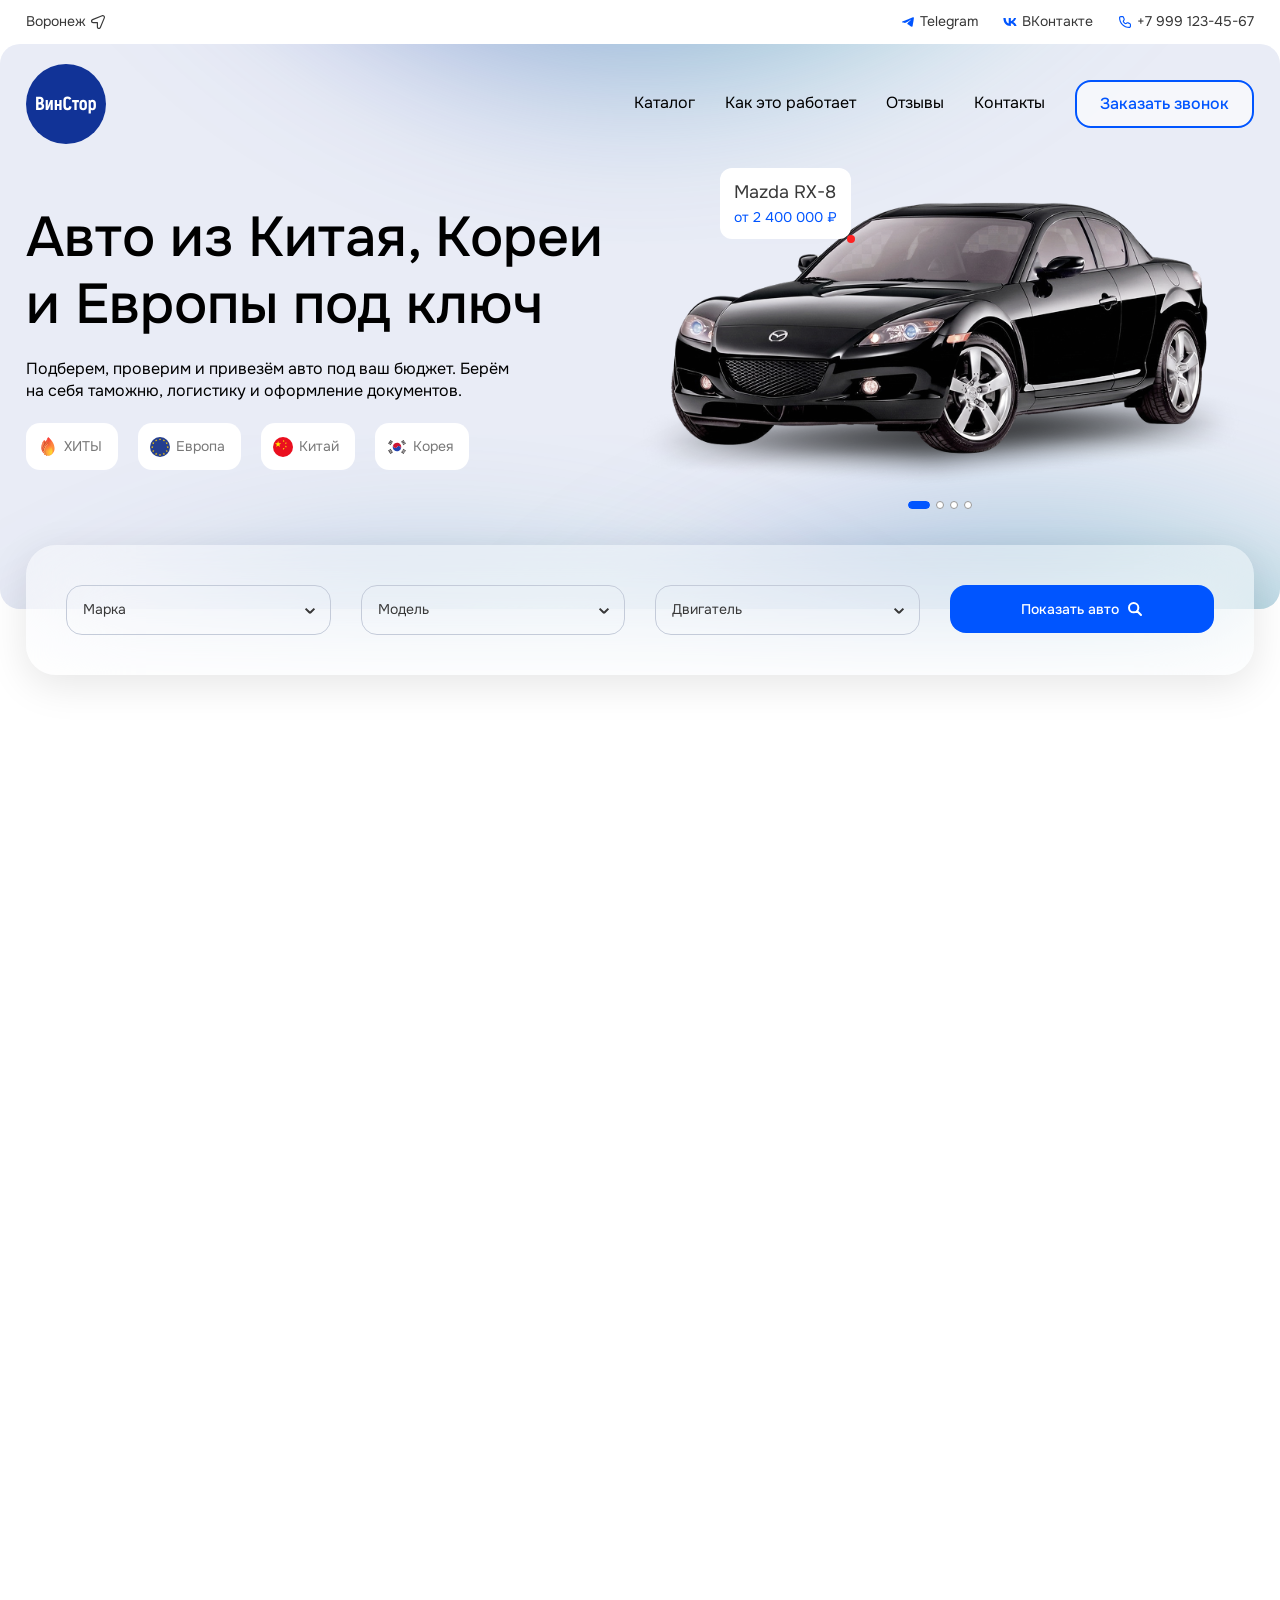
==== VinStor/VinStor_verstca/index.html @ a13626bf "day_5" ====
<!DOCTYPE html>
<html lang="ru">
<head>
  <meta charset="UTF-8">
  <meta name="viewport" content="width=device-width, initial-scale=1.0">
  <title>VinStor</title>
  <link rel="stylesheet" href="css/swiper-bundle.min.css">
  <link rel="stylesheet" href="css/fancybox.css">
  <link rel="stylesheet" href="css/styles.css">
  <!-- <link rel="shortcut icon" href="img/favicon.ico" type="image/x-icon"> -->
</head>
<body>
  <header class="header">
    <div class="header_top_row">
      <div class="container">
        <div class="top_row_left">
          <p class="h_location">Воронеж <span class="location_icon"></span></p>
        </div>
        <div class="top_row_right">
          <a href="#" class="h_social_link"><svg width="16" height="16" viewBox="0 0 16 16" fill="none" xmlns="http://www.w3.org/2000/svg"><path d="M2.89469 7.34283C6.0726 6.00611 8.1915 5.12524 9.2518 4.6994C12.2794 3.48394 12.9084 3.27266 13.3184 3.26567C13.4087 3.26444 13.6101 3.28581 13.7408 3.38817C13.8511 3.47449 13.8814 3.59122 13.8958 3.67302C13.9103 3.75523 13.9286 3.94143 13.9141 4.08735C13.7502 5.75126 13.0404 9.78895 12.6793 11.6526C12.5264 12.4414 12.2253 12.7057 11.9341 12.7316C11.3013 12.7879 10.8205 12.3276 10.2074 11.9395C9.24797 11.3328 8.7059 10.9547 7.77462 10.3624C6.69814 9.67756 7.39607 9.30146 8.00925 8.68653C8.16979 8.52541 10.9589 6.0764 11.013 5.85444C11.0198 5.82648 11.0262 5.7229 10.9623 5.66823C10.8985 5.61356 10.8044 5.63247 10.7367 5.64727C10.6404 5.66823 9.10788 6.64611 6.13862 8.58089C5.70342 8.86945 5.30911 9.00961 4.9561 9.00263C4.5669 8.9944 3.8183 8.79012 3.26175 8.61542C2.57915 8.40127 2.03666 8.28782 2.08393 7.92405C2.10819 7.73455 2.37859 7.54095 2.89469 7.34283Z" fill-rule="evenodd" clip-rule="evenodd" fill="#0055FF"/></svg>Telegram</a>
          <a href="#" class="h_social_link"><svg width="16" height="16" viewBox="0 0 16 16" fill="none" xmlns="http://www.w3.org/2000/svg"><path d="M8.59109 11.9687C4.0712 11.9687 1.49316 8.98921 1.38574 4.03125H3.64982C3.72419 7.67026 5.39329 9.21168 6.71538 9.5295V4.03125H8.84733V7.1697C10.1529 7.03463 11.5244 5.60445 11.9871 4.03125H14.119C13.7637 5.96994 12.2764 7.40012 11.2187 7.98808C12.2764 8.46481 13.9704 9.71224 14.6149 11.9687H12.2681C11.7641 10.4591 10.5082 9.29113 8.84733 9.13223V11.9687H8.59109Z" fill="#0055FF"/></svg>ВКонтакте</a>
          <a href="tel:+79991234567" class="h_tel_link"><svg width="16" height="16" viewBox="0 0 16 16" fill="none" xmlns="http://www.w3.org/2000/svg"><path d="M2.00586 3.72587C2.00586 2.77585 2.776 2.00587 3.72587 2.00586H5.38091C6.11008 2.00592 6.76591 2.44983 7.03672 3.12685L7.67124 4.7124C7.9147 5.32106 7.80396 6.01419 7.38495 6.51701L7.04351 6.92643C6.83785 7.17357 6.85461 7.53747 7.08279 7.76566L8.23551 8.91913C8.46322 9.14685 8.82703 9.16328 9.07474 8.9569L9.48416 8.61547C9.98741 8.19608 10.68 8.08684 11.288 8.32993L12.8743 8.96446L12.9982 9.0196C13.605 9.31743 13.9953 9.93655 13.9953 10.6203V12.2753L13.9862 12.4513C13.8981 13.3184 13.1658 13.9952 12.2753 13.9953C6.60382 13.9953 2.0059 9.39746 2.00586 3.72587ZM3.16613 3.72587C3.16617 8.75668 7.24465 12.835 12.2753 12.835C12.5842 12.835 12.835 12.5845 12.835 12.2753V10.6203C12.835 10.3655 12.6801 10.1363 12.4438 10.0416L10.8574 9.40711C10.6449 9.3221 10.4031 9.36059 10.2275 9.50682L9.81804 9.84825C9.15391 10.4017 8.19594 10.3955 7.54131 9.85505L7.41441 9.73948L6.26169 8.58601C5.61001 7.9342 5.56137 6.89211 6.15216 6.18313L6.4936 5.77371C6.62197 5.61961 6.66785 5.41523 6.6205 5.22455L6.59406 5.14372L5.95954 3.55817C5.86493 3.32165 5.63562 3.16619 5.38091 3.16613H3.72587C3.41666 3.16613 3.16613 3.41678 3.16613 3.72587Z" fill="#0055FF"/></svg>+7 999 123-45-67</a>
        </div>
      </div>
    </div>

    <div class="header_bottom_row">
      <div class="h_nav_row">
        <div class="container">
          <a href="/" class="h_logo"><img src="img/logo.svg" alt="logo"></a>
          <div class="h_menu_row">
            <nav class="menu">
              <ul class="menu">
                <li><a href="#">Каталог</a></li>
                <li><a href="#">Как это работает</a></li>
                <li><a href="#">Отзывы</a></li>
                <li><a href="#">Контакты</a></li>
              </ul>
            </nav>
            <a href="#" class="main_btn">Заказать звонок</a>
          </div>
        </div>
      </div>
      <div class="main_bunner">
        <div class="container">
          <div class="main_bunner_cont">
            <p class="main_bunner_title">Авто из Китая, Кореи и Европы под ключ</p>
            <p class="main_bunner_desc">Подберем, проверим и привезём авто под ваш бюджет. Берём на себя таможню, логистику и оформление документов.</p>
            <div class="main_bunner_cats">
              <a class="bunner_cat xit" href="#">ХИТЫ</a>
              <a class="bunner_cat eu" href="#">Европа</a>
              <a class="bunner_cat ch" href="#">Китай</a>
              <a class="bunner_cat kr" href="#">Корея</a>
            </div>
          </div>
          <div class="bunner_slider swiper">
            <div class="swiper-wrapper">
              <div class="bunner_slider_slide swiper-slide">
                <a href="#">
                  <div class="bunner_info">
                    <p class="bunner_info_name">Mazda RX-8</p>
                    <p class="bunner_info_price">от 2 400 000 ₽</p>
                  </div>
                  <img src="img/bun_slider/img_bg_car.png" alt="">
                </a>
              </div>
              <div class="bunner_slider_slide swiper-slide">
                <a href="#">
                  <div class="bunner_info">
                    <p class="bunner_info_name">Mazda RX-8</p>
                    <p class="bunner_info_price">от 2 400 000 ₽</p>
                  </div>
                  <img src="img/bun_slider/img_bg_car.png" alt="">
                </a>
              </div>
              <div class="bunner_slider_slide swiper-slide">
                <a href="#">
                  <div class="bunner_info">
                    <p class="bunner_info_name">Mazda RX-8</p>
                    <p class="bunner_info_price">от 2 400 000 ₽</p>
                  </div>
                  <img src="img/bun_slider/img_bg_car.png" alt="">
                </a>
              </div>
              <div class="bunner_slider_slide swiper-slide">
                <a href="#">
                  <div class="bunner_info">
                    <p class="bunner_info_name">Mazda RX-8</p>
                    <p class="bunner_info_price">от 2 400 000 ₽</p>
                  </div>
                  <img src="img/bun_slider/img_bg_car.png" alt="">
                </a>
              </div>
            </div>
            <div class="bunner_pagination"></div>
          </div>
        </div>
      </div>
    </div>
  </header>

  <div class="filter_on_main">
    <div class="container">
      <form class="filetr_on_main">
        <div class="multi_select_elem">
          <div class="multi_select_input">Марка</div>
          <div class="multi_select_list_wrap">
            <ul class="multi_select_list">
              <li class="multi_select_option active">Mercedes-Benz</li>
              <li class="multi_select_option">BMW</li>
              <li class="multi_select_option">Audi</li>
              <li class="multi_select_option">Porsche</li>
              <li class="multi_select_option">Dongfeng</li>
            </ul>
          </div>
        </div>
        <div class="multi_select_elem">
          <div class="multi_select_input">Модель</div>
          <div class="multi_select_list_wrap">
            <ul class="multi_select_list">
              <li class="multi_select_option active">C-Class</li>
              <li class="multi_select_option">E-Class</li>
              <li class="multi_select_option">GLA-Class</li>
              <li class="multi_select_option">GLE-Class</li>
              <li class="multi_select_option">S-Class</li>
            </ul>
          </div>
        </div>
        <div class="multi_select_elem">
          <div class="multi_select_input">Двигатель</div>
          <div class="multi_select_list_wrap">
            <ul class="multi_select_list">
              <li class="multi_select_option active">Бензин</li>
              <li class="multi_select_option">Дизель</li>
              <li class="multi_select_option">Электро</li>
              <li class="multi_select_option">Гибрид</li>
            </ul>
          </div>
        </div>
        <button class="select_button">Показать авто<span class="select_button_icon"></span></button>
      </form>
    </div>
  </div>

  <footer class="footer">
    
  </footer>

  <script src="js/swiper-bundle.min.js"></script>
  <script src="js/fancybox.umd.js"></script>
  <script src="js/main.js"></script>
</body>
</html>
---- VinStor/VinStor_verstca/css/styles.css ----
*{padding: 0;margin: 0;border: 0;}
*{-webkit-tap-highlight-color: transparent;}
*,*:before,*:after{-moz-box-sizing: border-box;-webkit-box-sizing: border-box;box-sizing: border-box;}
:focus,:active{outline: none;}
a:focus,a:active{outline: none;}
nav,footer,header,aside{display: block;}
html,body{height:100%;width:100%;font-size:100%;line-height:1;-ms-text-size-adjust:100%;-moz-text-size-adjust:100%;-webkit-text-size-adjust:100%;}
input,button,textarea{font-family:inherit;}
input::-ms-clear{display: none;}
button{cursor: pointer;}
button::-moz-focus-inner{padding:0;border:0;}
a,a:visited{text-decoration: none;}
a:hover{text-decoration: none;}
ul li{list-style: none;}
img{vertical-align: top;}
h1,h2,h3,h4,h5,h6{font-size:inherit;font-weight: inherit;}
a{color:inherit;}
/* ===================================== fonts ========================================================= */
@font-face {
  font-family: 'Onest';
  font-weight: 500;
  font-style: normal;
  src: local('AlumniSans'),
    url('../fonts/Onest-Medium.woff') format('woff'),
    url('../fonts/Onest-Medium.woff2') format('woff2');
  font-display: swap;
}
@font-face {
  font-family: 'Onest';
  font-weight: 400;
  font-style: normal;
  src: local('AlumniSans'),
    url('../fonts/Onest-Regular.woff') format('woff'),
    url('../fonts/Onest-Regular.woff2') format('woff2');
  font-display: swap;
}
/* ======================================================================================================== */
:root {
  --container_padding: 26px;
  --text_size_medium: 18px;
  --text_size_small: 14px;
  --text_color_main: #383838;

  --footer_padding_top: 60px;
  --text_size_large: 24px;
  --title_size_h1: 64px;
  --title_size_h2: 48px;
  --title_size_h3: 32px;
  --title_color_main: #040303;
  --akcent_color: #0055FF;
  --transition_02s: .2s ease-in-out;
  --transition_03s: .3s ease-in-out;
}
/* ============================================= other ===================================================== */
body {font-family: 'Onest';line-height: 1.4;}
.container {
  max-width: calc(1410px + var(--container_padding) * 2);
  padding: 0 var(--container_padding);
  margin: 0 auto;
}
.main_btn {
  border: 2px solid var(--akcent_color);
  display: block;
  width: fit-content;
  padding: 14px 23px;
  font-size: 16px;
  border-radius: 16px;
  line-height: 1;
  background-color: #ffffff99;
  color: var(--akcent_color);
  font-weight: 500;
}
/* ============================================= header ==================================================== */
.header_top_row .container {padding-top: 12px;padding-bottom: 12px;display: flex;justify-content: space-between;}
.top_row_right {display: flex;gap: 24px;align-items: center;}
.header_bottom_row {
  max-width: 1840px;
  margin: 0 auto;
  border-radius: 20px;
  background: url('../img/bg.svg') center top / cover no-repeat;
}
.h_nav_row .container {
  display: flex;
  justify-content: space-between;
  align-items: center;
  padding-top: 20px;
  padding-bottom: 24px;
}
.h_location,.h_social_link,.h_tel_link {position: relative;font-size: var(--text_size_small);color: var(--text_color_main);}
.h_location {padding-right: 20px;}
.h_social_link,.h_tel_link {padding-left: 20px;}
.h_location::before {
  content: '';
  position: absolute;
  top: 50%;
  right: 0;
  background: url('data:image/svg+xml,<svg width="16" height="16" viewBox="0 0 16 16" fill="none" xmlns="http://www.w3.org/2000/svg"><path d="M14.3342 1.66334C13.6989 1.02734 12.7807 0.829538 11.9214 1.15337L2.3576 5.11755C1.2282 5.54291 0.879344 6.59727 1.0351 7.45265C1.19145 8.3092 1.88916 9.17276 3.09673 9.17276H6.81805V12.9035C6.81805 14.1108 7.68144 14.8092 8.53724 14.9644C8.665 14.9877 8.79684 15 8.93043 15C9.69406 15 10.5102 14.6067 10.8666 13.6609L14.8511 4.05853C15.1684 3.21715 14.9706 2.29875 14.3342 1.66334ZM13.766 3.62909L9.78157 13.2315C9.57972 13.7654 9.11361 13.8838 8.74667 13.8173C8.37798 13.7502 7.9842 13.4748 7.9842 12.9041V8.58986C7.9842 8.26719 7.72344 8.00638 7.40083 8.00638H3.09673C2.52561 8.00638 2.25026 7.61253 2.18318 7.24376C2.11667 6.87559 2.2351 6.40997 2.78696 6.20225L12.3507 2.23807C12.4826 2.18847 12.6162 2.16396 12.7474 2.16396C13.028 2.16396 13.297 2.27541 13.5099 2.48838C13.822 2.80054 13.9147 3.23407 13.766 3.62909Z" fill="%23383838"/></svg>') center/contain no-repeat;
  width: 16px;
  height: 16px;
  transform: translateY(-50%);
}
.h_social_link svg,.h_tel_link svg {
  position: absolute;
  top: 50%;
  left: 0;
  transform: translateY(-50%);
  width: 16px;
  height: 16px;
}
.h_logo {max-height: 80px;}
/* ============================================= menu ==================================================== */
.h_menu_row {display: flex;align-items: center;gap: 30px;}
.h_menu_row nav ul {display: flex;gap: 30px;}
/* ============================================= bunner ==================================================== */
.main_bunner .container {padding-bottom: 100px;display: flex;justify-content: space-between;gap: 15px;}
.main_bunner_cont {flex: 1 1 0; display: flex;flex-direction: column;gap: 20px;max-width: 585px;padding-top: 36px;}
.main_bunner_title {font-weight: 500;font-size: 56px;line-height: 1.2;}
.main_bunner_desc {font-size: 16px;max-width: 500px;}
.main_bunner_cats {display: flex; gap: 20px; align-items: center;}
.bunner_cat {
  padding: 14px 16px 14px 38px;
  background-color: #fff;
  border-radius: 14px;
  position: relative;
  color: #787878;
  font-size: var(--text_size_small);
}
.bunner_cat::before {
  content: '';
  position: absolute;
  top: 50%;
  left: 12px;
  width: 20px;
  height: 20px;
  background-position: center;
  background-size: contain;
  background-repeat: no-repeat;
  transform: translateY(-50%);
}
.bunner_cat.xit::before {background-image: url('../img/icon_tags.svg');}
.bunner_cat.eu::before {background-image: url('../img/icon_tags-1.svg');}
.bunner_cat.ch::before {background-image: url('../img/icon_tags-2.svg');}
.bunner_cat.kr::before {background-image: url('../img/icon_tags-3.svg');}
/* ============================================= bunner-slider ==================================================== */
.bunner_slider {flex: 1 1 0;padding-bottom: 16px;max-height: 436px;}
.bunner_slider_slide a {width: 100%;height: 100%;display: flex;justify-content: center;position: relative;}
.bunner_slider_slide a img {object-fit: contain;width: 100%;height: 100%;}
.bunner_info_name {font-size: var(--text_size_medium);margin-bottom: 3px;color: var(--text_color_main);}
.bunner_info_price {font-size: var(--text_size_small);color: var(--akcent_color);}
.bunner_info {
  position: absolute;
  top: 0;
  left: 15%;
  padding: 12px 14px;
  border-radius: 12px;
  background-color: #fff;
}
.bunner_info::before {
  content: '';
  position: absolute;
  bottom: 0;
  right: 0;
  width: 8px;
  height: 8px;
  border-radius: 50%;
  background-color: #FF2121;
  transform: translate(50%,50%);
}
.bunner_slider > .bunner_pagination {
  position: absolute;
  left: 50%;
  transform: translateX(-50%);
  width: fit-content;
  height: fit-content;
  display: flex;
  justify-content: center;
  z-index: 3;
  bottom: 0;
}
.bunner_slider .swiper-pagination-bullet {
  position: relative;
  --swiper-pagination-bullet-horizontal-gap: 3px;
  opacity: 1;
  border: 1px solid #979797;
  background-color: #fff;
  transition: var(--transition_03s);
  overflow: hidden;
}
.bunner_slider .swiper-pagination-bullet-active {
  --swiper-pagination-bullet-border-radius: 50px;
  border-color: #fff;
  border-width: 0;
  width: 22px;
}
.bunner_slider .swiper-pagination-bullet-active::before {
  content: '';
  position: absolute;
  top: 0;
  left: 0;
  right: 0;
  bottom: 0;
  background-color: var(--akcent_color);
  border-radius: 50px;
  transform: translateX(0);
  animation: bullet_animation 3s linear;
}
@keyframes bullet_animation {
  from {transform: translateX(-70%);}
  to {transform: translateX(0);}
}
/* =============================================== main-filter ====================================================== */
.multi_select_elem {position: relative;}
.multi_select_input {
  border: 1px solid #C4CBD9;
  color: var(--text_color_main);
  padding: 14px 36px 14px 16px;
  border-radius: 16px;
  width: 100%;
  cursor: pointer;
  font-size: var(--text_size_small);
  position: relative;
}
.multi_select_input::placeholder {
  color: var(--text_color_main);
}
.multi_select_input::before {
  content: '';
  position: absolute;
  width: 16px;
  height: 16px;
  top: 50%;
  right: 12px;
  cursor: pointer;
  transform: translateY(-50%);
  background: url('../img/chevron_select.svg') center / contain no-repeat;
}
.filetr_on_main {
  border-radius: 30px;
  background-color: #ffffff66;
  padding: 40px;
  margin-top: -64px;
  box-shadow: 0px 10px 40px rgba(0, 0, 0, 0.1);
  backdrop-filter: blur(50px);
  display: grid;
  grid-template-columns: repeat(4,1fr);
  gap: 30px;
}
.select_button {
  display: flex;
  align-items: center;
  justify-content: center;
  font-weight: 500;
  font-size: var(--text_size_small);
  line-height: 1;
  gap: 8px;
  border-radius: 16px;
  background-color: var(--akcent_color);
  color: #fff;
  height: fit-content;
  padding: 16px;
}
.select_button_icon {
  background: url('../img/glass.svg') center / contain no-repeat;
  width: 16px;
  height: 16px;
  display: inline-block;
}
.multi_select_list_wrap {
  border-radius: 16px;
  height: 205px;
  padding: 8px;
  box-shadow: 2px 4px 20px rgba(0, 0, 0, 0.13);
  position: absolute;
  left: 0;
  right: 0;
  top: calc(100% + 4px);
  background-color: #fff;
  opacity: 0;
  visibility: hidden;
  transition: all var(--transition_02s);
}
.multi_select_input.active + .multi_select_list_wrap {
  visibility: visible;
  opacity: 1;
}
.multi_select_list {
  height: 100%;
  overflow-y: auto;
  padding-right: 8px;
}
.multi_select_option {
  position: relative;
  cursor: pointer;
  background-color: #fff;
  border-radius: 10px;
  margin-bottom: 4px;
  transition: all .1s ease-in-out;
  font-size: var(--text_size_small);
  padding: 10px 12px;
}
.multi_select_option:hover {background-color: #F8F8F8;}
.multi_select_option:last-child {margin-bottom: 0;}
.multi_select_option::after,
.multi_select_option::before {content: '';position: absolute;top: 50%;transform: translateY(-50%);}
.multi_select_option::after {
  right: 15px;
  width: 10px;
  height: 10px;
  background: url('../img/ok_multi_select_option.svg') center / contain no-repeat;
  transform: translateY(-50%) scale(0);
  transition: transform var(--transition_02s);
}
.multi_select_option.active::after {transform: translateY(-50%) scale(1);}
.multi_select_option::before {
  right: 12px;
  width: 16px;
  height: 16px;
  border-radius: 6px;
  border: 1px solid #E1E9F0;
  background-color: #F5F5F5;
  transition: background-color var(--transition_02s);
}
.multi_select_option:hover::before {background-color: #fff;}
.multi_select_option.active::before {background-color: #fff;}
/* Firefox */
@supports (-moz-appearance: none) {
  .multi_select_list {scrollbar-width: thin;scrollbar-color: #D9D9D9 #F8F8F8;}
}
/* Chrome, Edge, Safari */
@supports not (-moz-appearance: none) {
  .multi_select_list::-webkit-scrollbar {width: 4px;}
  .multi_select_list::-webkit-scrollbar-thumb {background-color: #D9D9D9;border-radius: 4px;}
  .multi_select_list::-webkit-scrollbar-track {background: #F8F8F8;border-radius: 10px;}
}
/* ================================================== footer ====================================================== */
footer {height: 1000px;}
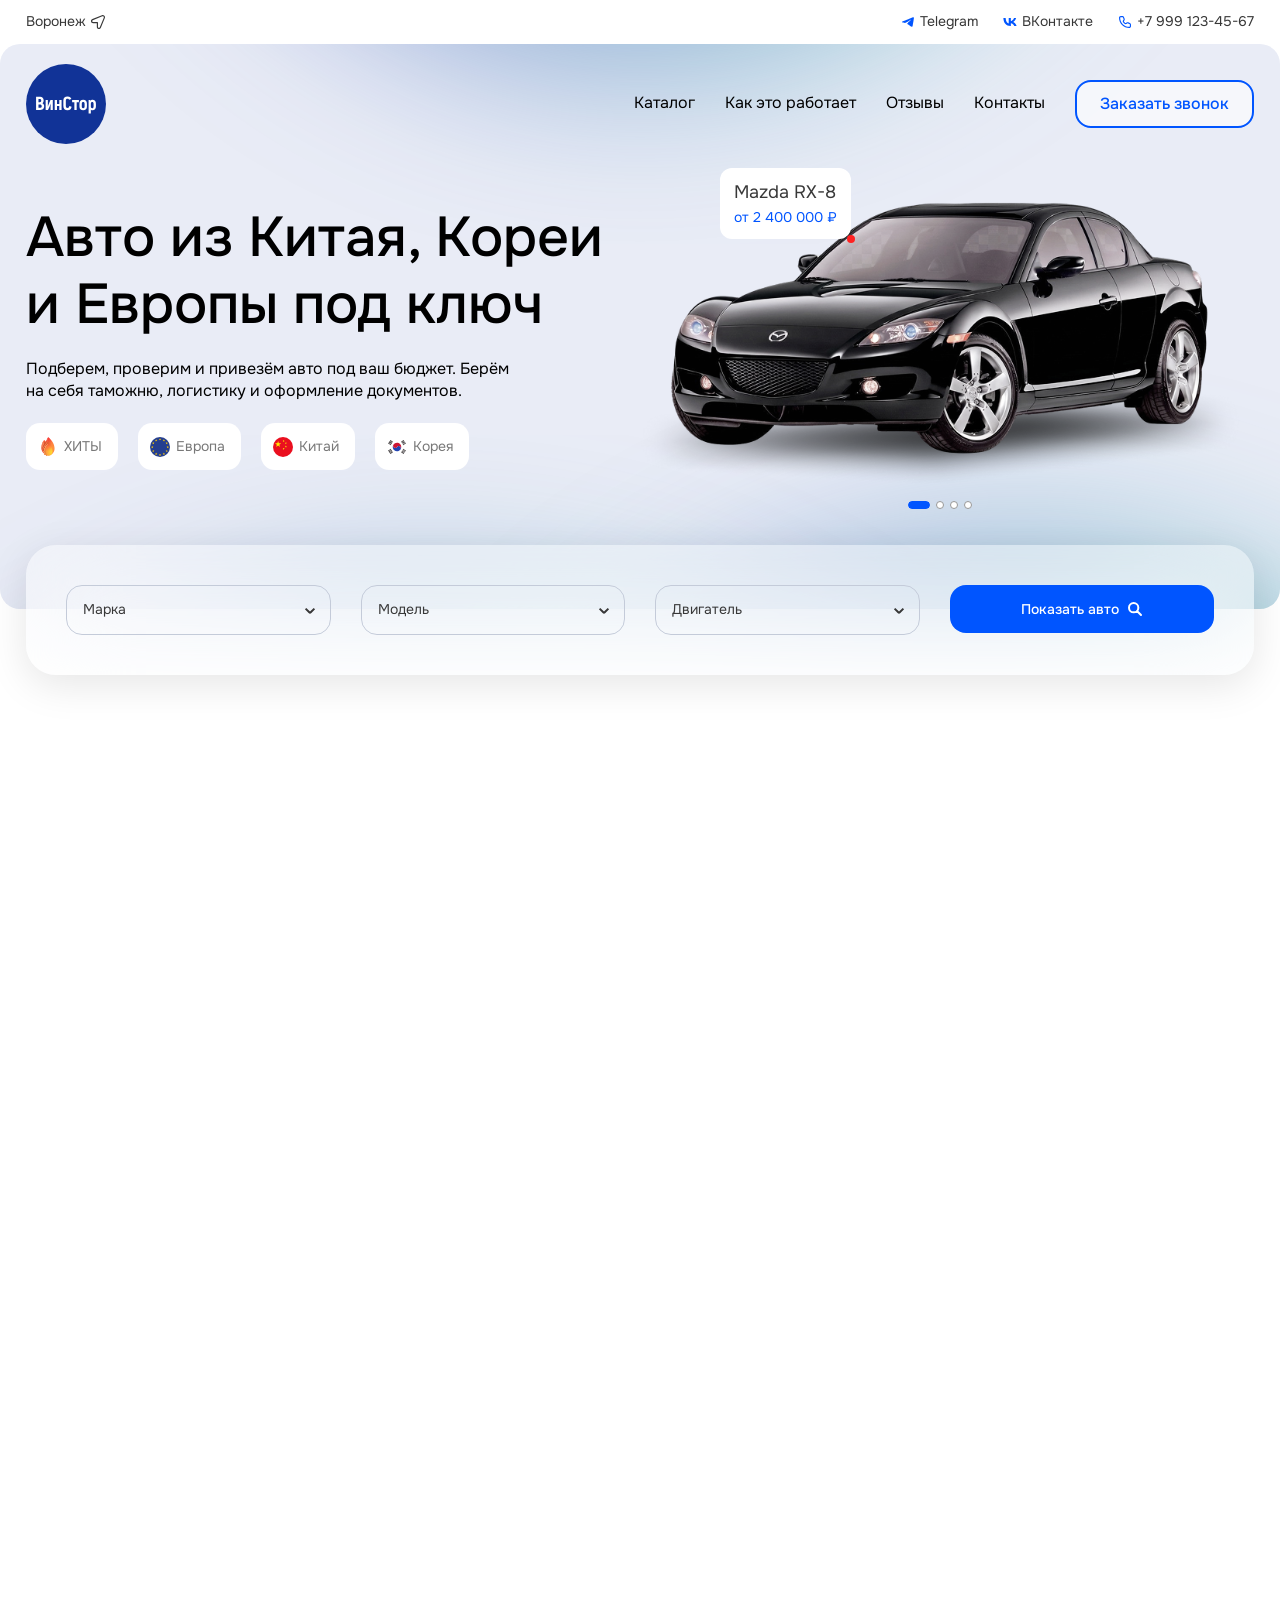
==== commit 13ffd8ca: "day_5" ====
--- a/VinStor/VinStor_verstca/index.html
+++ b/VinStor/VinStor_verstca/index.html
@@ -106,35 +106,38 @@
           <div class="multi_select_input">Марка</div>
           <div class="multi_select_list_wrap">
             <ul class="multi_select_list">
-              <li class="multi_select_option active">Mercedes-Benz</li>
-              <li class="multi_select_option">BMW</li>
-              <li class="multi_select_option">Audi</li>
-              <li class="multi_select_option">Porsche</li>
-              <li class="multi_select_option">Dongfeng</li>
+              <li class="multi_select_option" data-value="Mercedes-Benz">Mercedes-Benz</li>
+              <li class="multi_select_option" data-value="BMW">BMW</li>
+              <li class="multi_select_option" data-value="Audi">Audi</li>
+              <li class="multi_select_option" data-value="Porsche">Porsche</li>
+              <li class="multi_select_option" data-value="Dongfeng">Dongfeng</li>
             </ul>
+            <input type="hidden" name="marka">
           </div>
         </div>
         <div class="multi_select_elem">
           <div class="multi_select_input">Модель</div>
           <div class="multi_select_list_wrap">
             <ul class="multi_select_list">
-              <li class="multi_select_option active">C-Class</li>
-              <li class="multi_select_option">E-Class</li>
-              <li class="multi_select_option">GLA-Class</li>
-              <li class="multi_select_option">GLE-Class</li>
-              <li class="multi_select_option">S-Class</li>
+              <li class="multi_select_option" data-value="C-Class">C-Class</li>
+              <li class="multi_select_option" data-value="E-Class">E-Class</li>
+              <li class="multi_select_option" data-value="GLA-Class">GLA-Class</li>
+              <li class="multi_select_option" data-value="GLE-Class">GLE-Class</li>
+              <li class="multi_select_option" data-value="S-Class">S-Class</li>
             </ul>
+            <input type="hidden" name="model">
           </div>
         </div>
         <div class="multi_select_elem">
           <div class="multi_select_input">Двигатель</div>
           <div class="multi_select_list_wrap">
             <ul class="multi_select_list">
-              <li class="multi_select_option active">Бензин</li>
-              <li class="multi_select_option">Дизель</li>
-              <li class="multi_select_option">Электро</li>
-              <li class="multi_select_option">Гибрид</li>
+              <li class="multi_select_option" data-value="Бензин">Бензин</li>
+              <li class="multi_select_option" data-value="Дизель">Дизель</li>
+              <li class="multi_select_option" data-value="Электро">Электро</li>
+              <li class="multi_select_option" data-value="Гибрид">Гибрид</li>
             </ul>
+            <input type="hidden" name="engine">
           </div>
         </div>
         <button class="select_button">Показать авто<span class="select_button_icon"></span></button>
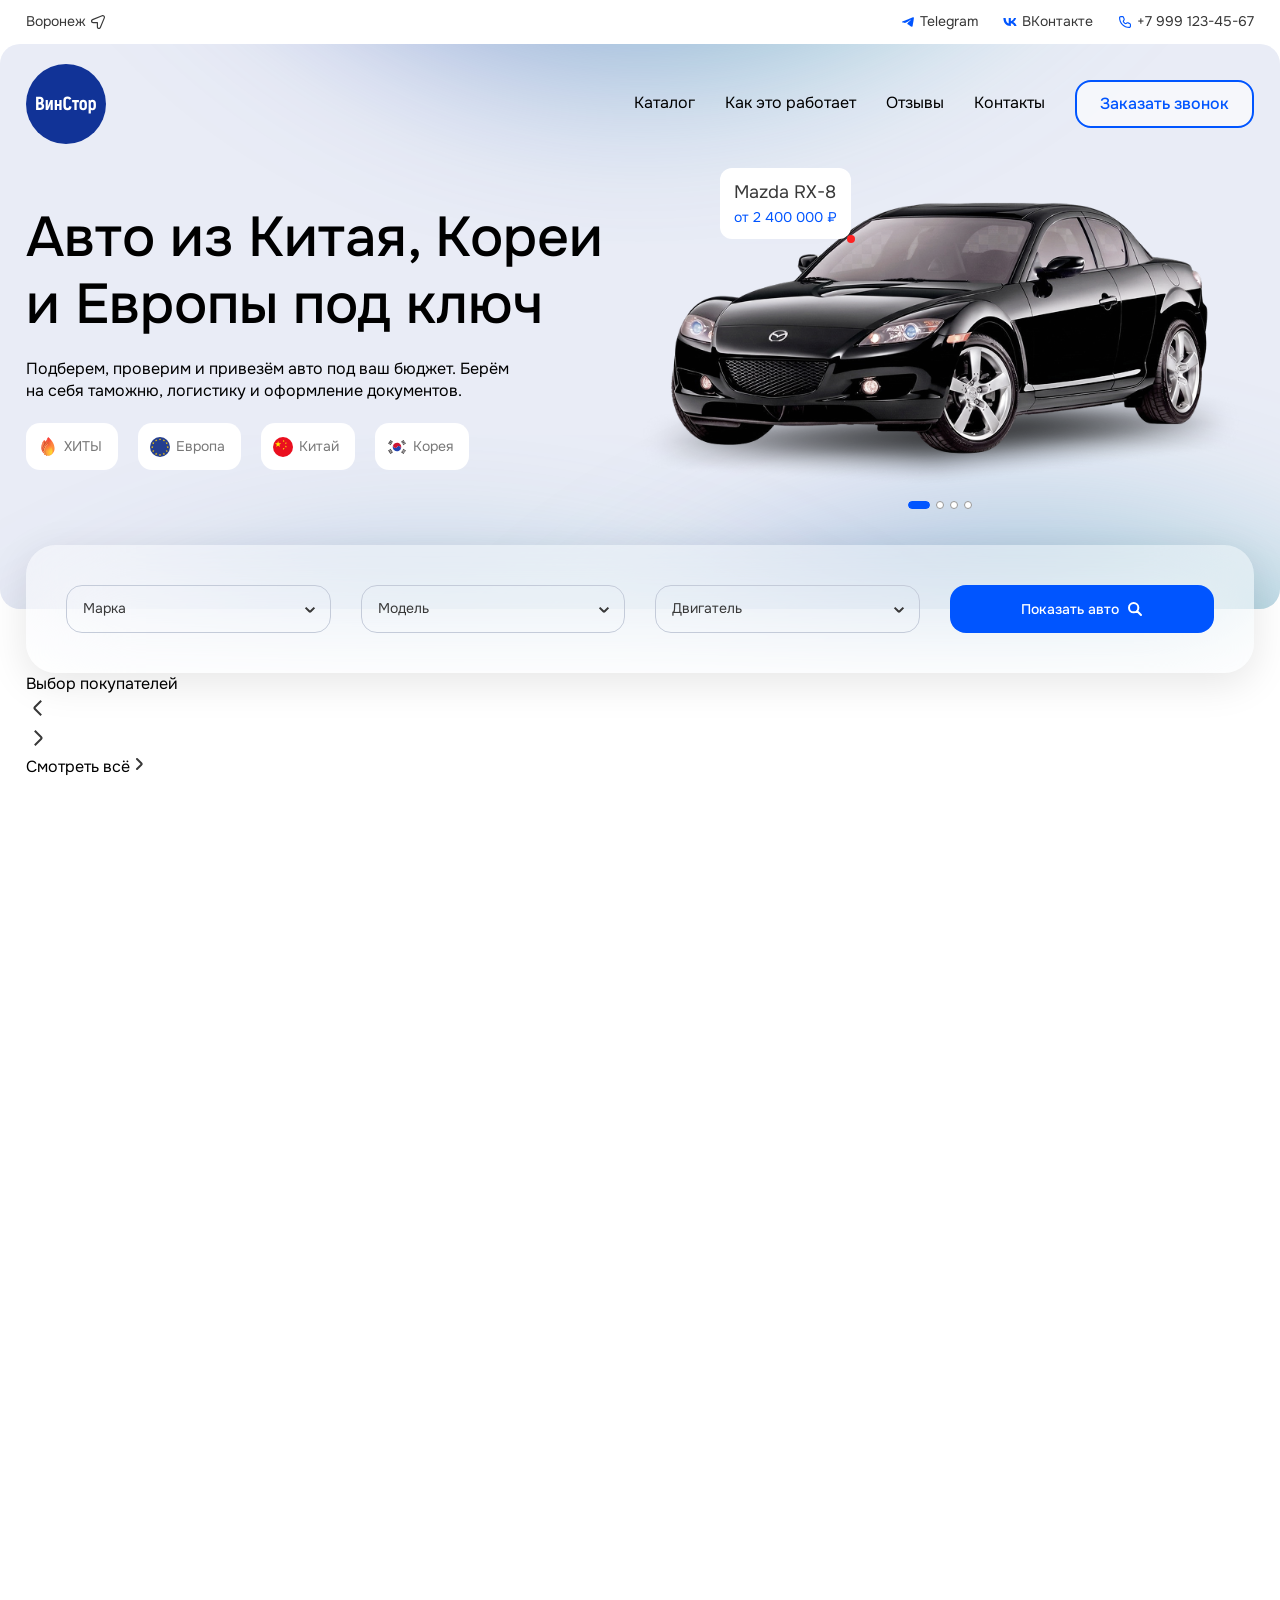
==== commit 0f1b6421: "day_6" ====
--- a/VinStor/VinStor_verstca/index.html
+++ b/VinStor/VinStor_verstca/index.html
@@ -99,9 +99,9 @@
     </div>
   </header>
 
-  <div class="filter_on_main">
+  <div class="section_filter_on_main">
     <div class="container">
-      <form class="filetr_on_main">
+      <form class="filter_on_form">
         <div class="multi_select_elem">
           <div class="multi_select_input">Марка</div>
           <div class="multi_select_list_wrap">
@@ -145,6 +145,22 @@
     </div>
   </div>
 
+  <div class="section_carusel">
+    <div class="container">
+      <div class="carusel_top_row">
+        <p class="carusel_title">Выбор покупателей</p>
+        <div class="carusel_nav_box">
+          <div class="carusel_btn_left"><svg width="24" height="24" viewBox="0 0 24 24" fill="none" xmlns="http://www.w3.org/2000/svg"><path d="M15.1992 4.80078L8.70633 11.2937C8.3158 11.6842 8.3158 12.3174 8.70633 12.7079L15.1992 19.2008" stroke-width="2" stroke="#383838"/></svg></div>
+          <div class="carusel_btn_right"><svg width="24" height="24" viewBox="0 0 24 24" fill="none" xmlns="http://www.w3.org/2000/svg"><path d="M8.7998 4.80078L15.2927 11.2937C15.6832 11.6842 15.6832 12.3174 15.2927 12.7079L8.7998 19.2008" stroke-width="2" stroke="#383838"/></svg></div>
+        </div>
+        <a class="carusel_btn_more" href="#">Смотреть всё<svg width="16" height="16" viewBox="0 0 16 16" fill="none" xmlns="http://www.w3.org/2000/svg"><path d="M7 3L11.2929 7.29289C11.6834 7.68342 11.6834 8.31658 11.2929 8.70711L7 13" stroke-width="2" stroke-linecap="round" stroke="#383838"/></svg></a>
+      </div>
+      <div class="carusel">
+
+      </div>
+    </div>
+  </div>
+
   <footer class="footer">
     
   </footer>
--- a/VinStor/VinStor_verstca/css/styles.css
+++ b/VinStor/VinStor_verstca/css/styles.css
@@ -16,48 +16,28 @@
 h1,h2,h3,h4,h5,h6{font-size:inherit;font-weight: inherit;}
 a{color:inherit;}
 /* ===================================== fonts ========================================================= */
-@font-face {
-  font-family: 'Onest';
-  font-weight: 500;
-  font-style: normal;
-  src: local('AlumniSans'),
-    url('../fonts/Onest-Medium.woff') format('woff'),
-    url('../fonts/Onest-Medium.woff2') format('woff2');
-  font-display: swap;
-}
-@font-face {
-  font-family: 'Onest';
-  font-weight: 400;
-  font-style: normal;
-  src: local('AlumniSans'),
-    url('../fonts/Onest-Regular.woff') format('woff'),
-    url('../fonts/Onest-Regular.woff2') format('woff2');
-  font-display: swap;
-}
+@font-face {font-family: 'Onest';font-weight: 500;font-style: normal;src: local('AlumniSans'),url('../fonts/Onest-Medium.woff') format('woff'),url('../fonts/Onest-Medium.woff2') format('woff2');font-display: swap;}
+@font-face {font-family: 'Onest';font-weight: 400;font-style: normal;src: local('AlumniSans'),url('../fonts/Onest-Regular.woff') format('woff'),url('../fonts/Onest-Regular.woff2') format('woff2');font-display: swap;}
 /* ======================================================================================================== */
 :root {
   --container_padding: 26px;
   --text_size_medium: 18px;
   --text_size_small: 14px;
   --text_color_main: #383838;
-
-  --footer_padding_top: 60px;
-  --text_size_large: 24px;
-  --title_size_h1: 64px;
-  --title_size_h2: 48px;
-  --title_size_h3: 32px;
   --title_color_main: #040303;
   --akcent_color: #0055FF;
   --transition_02s: .2s ease-in-out;
   --transition_03s: .3s ease-in-out;
+
+  /* --footer_padding_top: 60px;
+  --text_size_large: 24px;
+  --title_size_h1: 64px;
+  --title_size_h2: 48px;
+  --title_size_h3: 32px; */
 }
 /* ============================================= other ===================================================== */
 body {font-family: 'Onest';line-height: 1.4;}
-.container {
-  max-width: calc(1410px + var(--container_padding) * 2);
-  padding: 0 var(--container_padding);
-  margin: 0 auto;
-}
+.container {max-width: calc(1410px + var(--container_padding) * 2);padding: 0 var(--container_padding);margin: 0 auto;}
 .main_btn {
   border: 2px solid var(--akcent_color);
   display: block;
@@ -107,7 +87,8 @@
   width: 16px;
   height: 16px;
 }
-.h_logo {max-height: 80px;}
+.h_logo {height: 80px;max-width: 200px;}
+.h_logo img {height: 100%;width: 100%;object-fit: contain;}
 /* ============================================= menu ==================================================== */
 .h_menu_row {display: flex;align-items: center;gap: 30px;}
 .h_menu_row nav ul {display: flex;gap: 30px;}
@@ -147,14 +128,7 @@
 .bunner_slider_slide a img {object-fit: contain;width: 100%;height: 100%;}
 .bunner_info_name {font-size: var(--text_size_medium);margin-bottom: 3px;color: var(--text_color_main);}
 .bunner_info_price {font-size: var(--text_size_small);color: var(--akcent_color);}
-.bunner_info {
-  position: absolute;
-  top: 0;
-  left: 15%;
-  padding: 12px 14px;
-  border-radius: 12px;
-  background-color: #fff;
-}
+.bunner_info {position: absolute;top: 0;left: 15%;padding: 12px 14px;border-radius: 12px;background-color: #fff;}
 .bunner_info::before {
   content: '';
   position: absolute;
@@ -213,16 +187,14 @@
 .multi_select_input {
   border: 1px solid #C4CBD9;
   color: var(--text_color_main);
-  padding: 14px 36px 14px 16px;
+  padding: 13px 36px 13px 16px;
   border-radius: 16px;
   width: 100%;
   cursor: pointer;
   font-size: var(--text_size_small);
   position: relative;
 }
-.multi_select_input::placeholder {
-  color: var(--text_color_main);
-}
+.multi_select_input::placeholder {color: var(--text_color_main);}
 .multi_select_input::before {
   content: '';
   position: absolute;
@@ -234,7 +206,7 @@
   transform: translateY(-50%);
   background: url('../img/chevron_select.svg') center / contain no-repeat;
 }
-.filetr_on_main {
+.filter_on_form {
   border-radius: 30px;
   background-color: #ffffff66;
   padding: 40px;
@@ -259,12 +231,7 @@
   height: fit-content;
   padding: 16px;
 }
-.select_button_icon {
-  background: url('../img/glass.svg') center / contain no-repeat;
-  width: 16px;
-  height: 16px;
-  display: inline-block;
-}
+.select_button_icon {background: url('../img/glass.svg') center / contain no-repeat;width: 16px;height: 16px;display: inline-block;}
 .multi_select_list_wrap {
   border-radius: 16px;
   height: 205px;
@@ -278,16 +245,10 @@
   opacity: 0;
   visibility: hidden;
   transition: all var(--transition_02s);
-}
-.multi_select_input.active + .multi_select_list_wrap {
-  visibility: visible;
-  opacity: 1;
-}
-.multi_select_list {
-  height: 100%;
-  overflow-y: auto;
-  padding-right: 8px;
-}
+  z-index: 3;
+}
+.multi_select_input.active + .multi_select_list_wrap {visibility: visible;opacity: 1;}
+.multi_select_list {height: 100%;overflow-y: auto;padding-right: 8px;}
 .multi_select_option {
   position: relative;
   cursor: pointer;
@@ -333,4 +294,29 @@
   .multi_select_list::-webkit-scrollbar-track {background: #F8F8F8;border-radius: 10px;}
 }
 /* ================================================== footer ====================================================== */
-footer {height: 1000px;}+footer {height: 1000px;}
+
+@media (max-width: 1100px) {
+  :root {
+    --text_size_medium: 18px;
+    --text_size_small: 14px;
+  }
+  .main_bunner_title {font-size: 40px;}
+  .bunner_info {top: 0;left: 0;}
+  .main_bunner .container {gap: 12px;padding-top: 20px;padding-bottom: 132px;}
+  .main_bunner_cont {padding-top: 0;}
+  .main_bunner_desc {font-size: 15px;}
+  .bunner_slider {max-height: 234px;}
+  .h_nav_row .container {padding-top: 20px;padding-bottom: 20px;}
+  .h_logo {height: 68px;}
+  .filter_on_form {grid-template-columns: repeat(2,1fr);gap: 20px;padding: 30px;margin-top: -88px;}
+  .main_bunner_cats {gap: 16px;}
+}
+@media (max-width: 850px) {
+  .main_bunner {max-width: 100%;}
+  .main_bunner .container {flex-direction: column-reverse;}
+  .main_bunner_cont {width: 100%;}
+  .main_bunner_cont,.bunner_slider {width: 100%;}
+  .bunner_slider {max-height: unset;}
+  .main_bunner_cont,.bunner_slider {flex: unset;}
+}
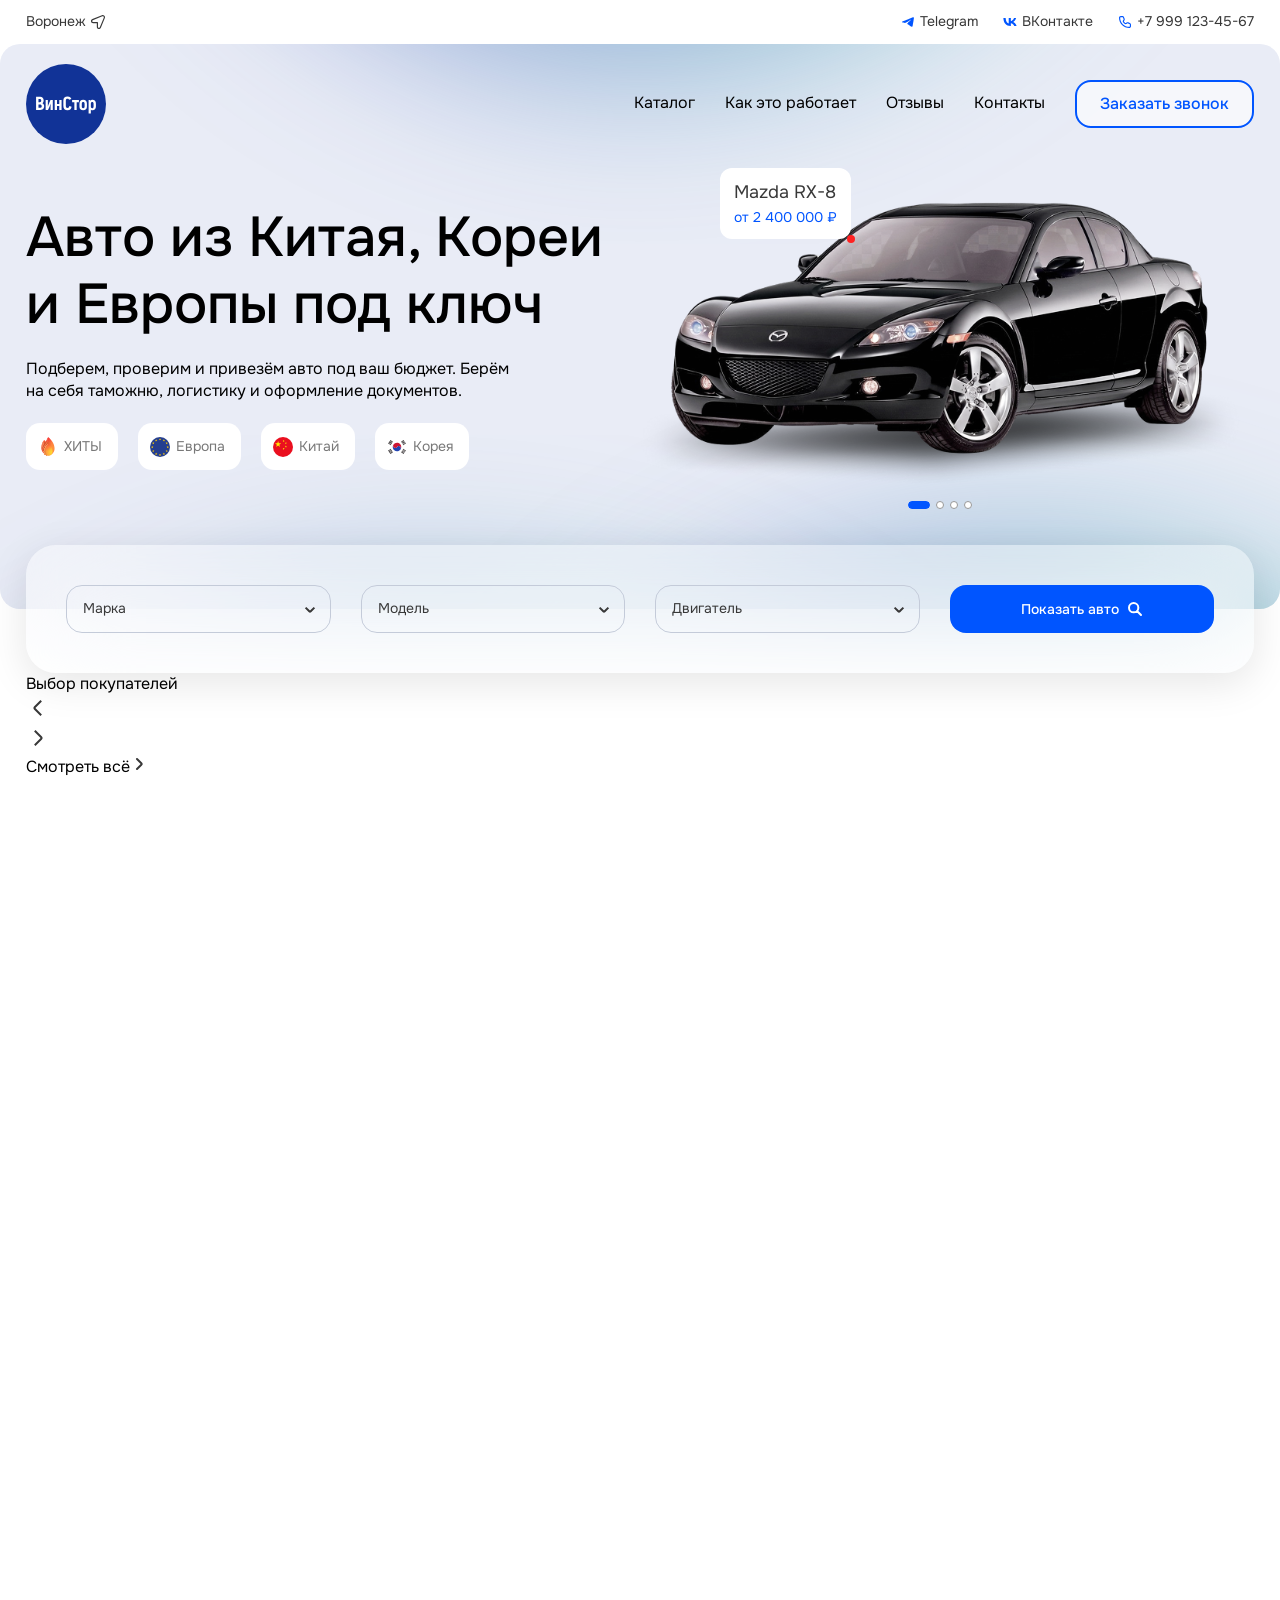
==== commit 0a38dbb0: "day_6" ====
--- a/VinStor/VinStor_verstca/index.html
+++ b/VinStor/VinStor_verstca/index.html
@@ -156,7 +156,7 @@
         <a class="carusel_btn_more" href="#">Смотреть всё<svg width="16" height="16" viewBox="0 0 16 16" fill="none" xmlns="http://www.w3.org/2000/svg"><path d="M7 3L11.2929 7.29289C11.6834 7.68342 11.6834 8.31658 11.2929 8.70711L7 13" stroke-width="2" stroke-linecap="round" stroke="#383838"/></svg></a>
       </div>
       <div class="carusel">
-
+        
       </div>
     </div>
   </div>
--- a/VinStor/VinStor_verstca/css/styles.css
+++ b/VinStor/VinStor_verstca/css/styles.css
@@ -293,6 +293,8 @@
   .multi_select_list::-webkit-scrollbar-thumb {background-color: #D9D9D9;border-radius: 4px;}
   .multi_select_list::-webkit-scrollbar-track {background: #F8F8F8;border-radius: 10px;}
 }
+/* ============================================== carusel_avto ==================================================== */
+
 /* ================================================== footer ====================================================== */
 footer {height: 1000px;}
 
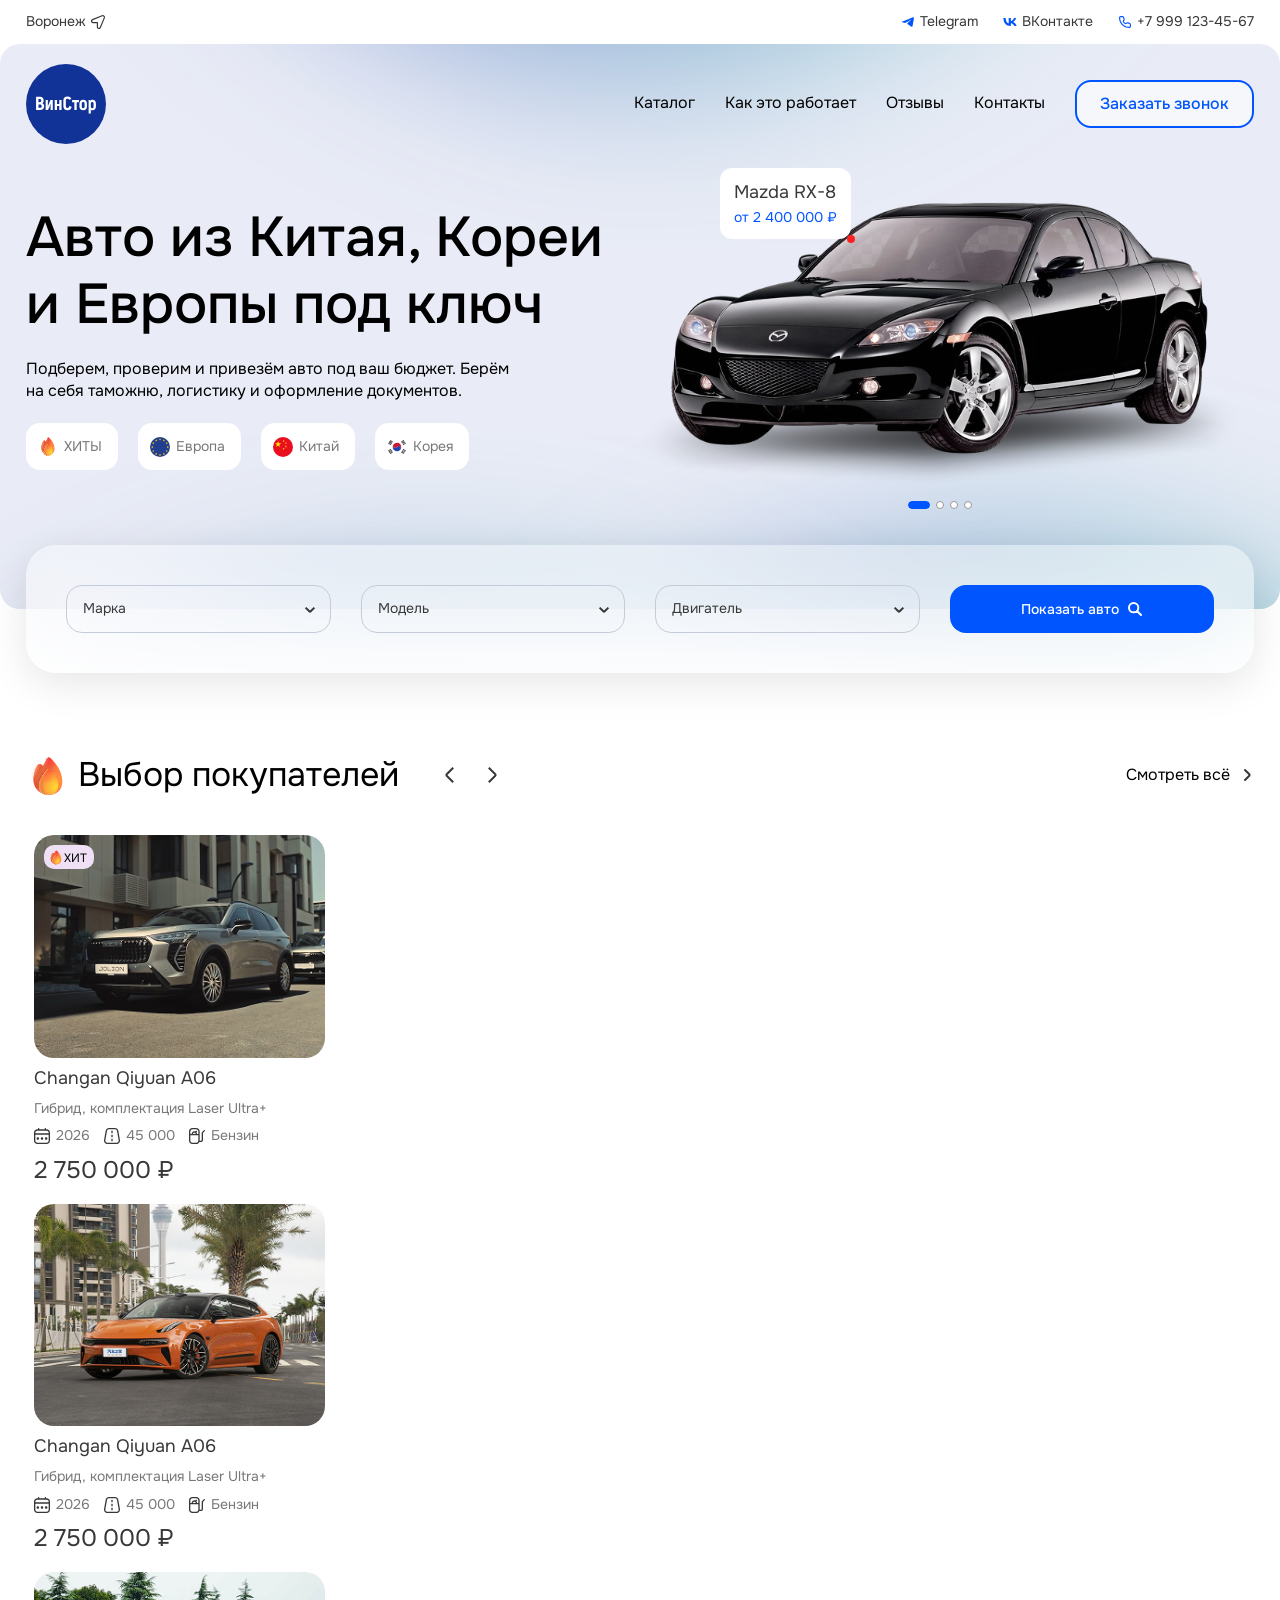
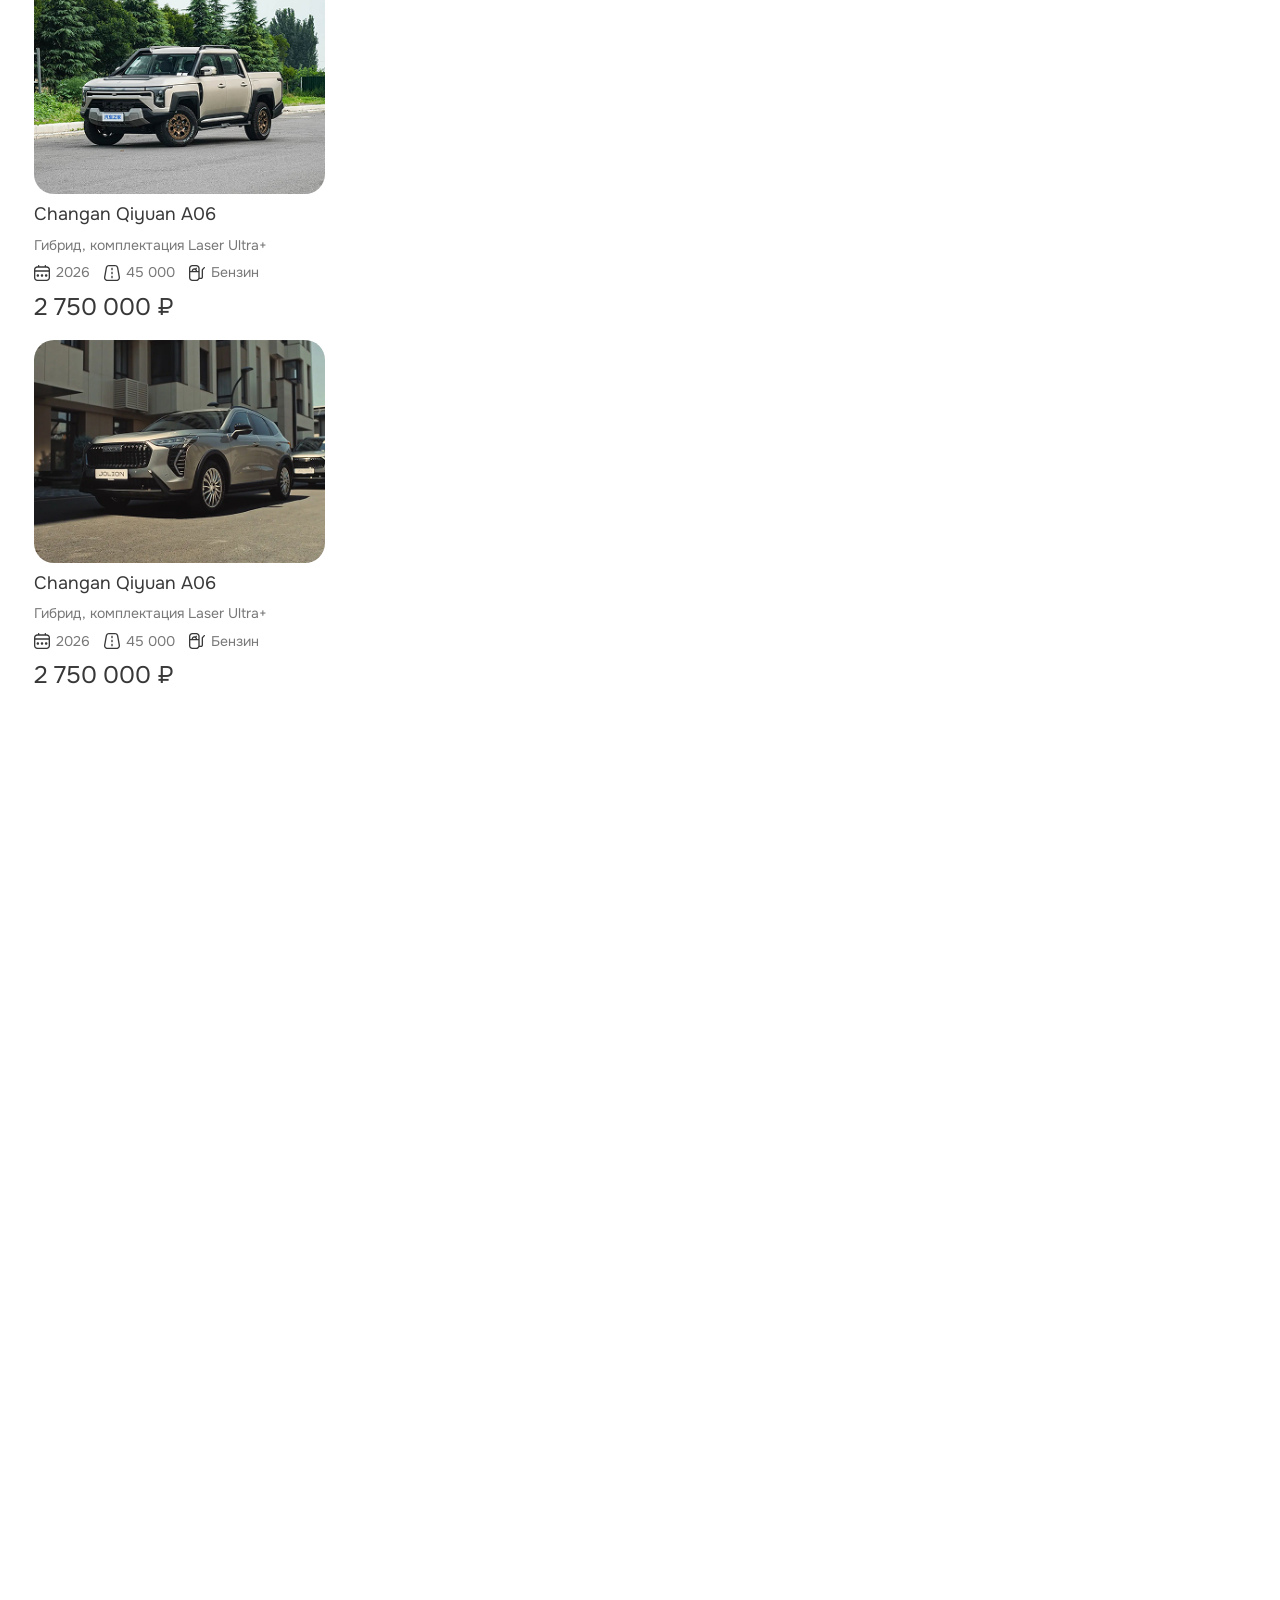
==== commit 214b7c24: "day_7" ====
--- a/VinStor/VinStor_verstca/index.html
+++ b/VinStor/VinStor_verstca/index.html
@@ -145,18 +145,66 @@
     </div>
   </div>
 
-  <div class="section_carusel">
+  <div class="section_carusel xit">
     <div class="container">
       <div class="carusel_top_row">
-        <p class="carusel_title">Выбор покупателей</p>
+        <p class="carusel_title"><svg width="44" height="44" viewBox="0 0 44 44" fill="none" xmlns="http://www.w3.org/2000/svg" xmlns:xlink="http://www.w3.org/1999/xlink"><use xlink:href="#stroke0_172_10851" fill="url(#paint0_radial_172_10851)"/><use xlink:href="#stroke0_172_10851" fill="url(#paint1_radial_172_10851)"/><use xlink:href="#stroke0_172_10851" fill="url(#paint2_linear_172_10851)"/><use xlink:href="#stroke0_172_10851" fill="url(#paint3_radial_172_10851)"/><use xlink:href="#stroke0_172_10851" fill="url(#paint4_radial_172_10851)"/><use xlink:href="#stroke0_172_10851" fill="url(#paint5_radial_172_10851)"/><use xlink:href="#stroke0_172_10851" fill="url(#paint6_radial_172_10851)"/><use xlink:href="#stroke0_172_10851" fill="url(#paint7_radial_172_10851)"/><g filter="url(#filter0_i_172_10851)"><use xlink:href="#stroke1_172_10851" fill="url(#paint8_radial_172_10851)"/><use xlink:href="#stroke1_172_10851" fill="url(#paint9_radial_172_10851)"/><use xlink:href="#stroke1_172_10851" fill="url(#paint10_radial_172_10851)"/></g><use xlink:href="#stroke2_172_10851" fill="url(#paint11_linear_172_10851)"/><use xlink:href="#stroke2_172_10851" fill="url(#paint12_radial_172_10851)"/><g filter="url(#filter1_f_172_10851)"><path d="M16.2722 16.4301C19.4559 11.7689 21.3178 6.72666 21.8863 5.48242C21.0572 11.8553 18.641 16.5211 14.0929 22.5298C10.4545 27.3367 9.79752 31.4518 9.82911 32.4533C8.69209 24.8059 12.2927 22.2567 16.2722 16.4301Z" fill="url(#paint13_linear_172_10851)"/></g><g filter="url(#filter2_f_172_10851)"><path d="M13.5244 11.3901C11.7369 13.6089 8.18372 19.7633 8.2717 26.6305C10.0337 19.5872 14.1508 17.3676 13.5244 11.3901Z" fill="url(#paint14_linear_172_10851)"/></g><defs><filter id="filter0_i_172_10851" x="13.0771" y="16.502" width="20.6914" height="25.3047" filterUnits="userSpaceOnUse" color-interpolation-filters="sRGB"><feFlood flood-opacity="0" result="BackgroundImageFix"/><feBlend mode="normal" in="SourceGraphic" in2="BackgroundImageFix" result="shape"/><feColorMatrix in="SourceAlpha" type="matrix" values="0 0 0 0 0 0 0 0 0 0 0 0 0 0 0 0 0 0 127 0" result="hardAlpha"/><feOffset dx="1.40625"/><feGaussianBlur stdDeviation="0.703125"/><feComposite in2="hardAlpha" operator="arithmetic" k2="-1" k3="1"/><feColorMatrix type="matrix" values="0 0 0 0 0.952941 0 0 0 0 0.615686 0 0 0 0 0.364706 0 0 0 1 0"/><feBlend mode="normal" in2="shape" result="effect1_innerShadow_172_10851"/></filter><filter id="filter1_f_172_10851" x="6.10059" y="1.9668" width="19.3018" height="34.002" filterUnits="userSpaceOnUse" color-interpolation-filters="sRGB"><feFlood flood-opacity="0" result="BackgroundImageFix"/><feBlend mode="normal" in="SourceGraphic" in2="BackgroundImageFix" result="shape"/><feGaussianBlur stdDeviation="1.75781" result="effect1_foregroundBlur_172_10851"/></filter><filter id="filter2_f_172_10851" x="4.05176" y="7.17188" width="13.7559" height="23.6777" filterUnits="userSpaceOnUse" color-interpolation-filters="sRGB"><feFlood flood-opacity="0" result="BackgroundImageFix"/><feBlend mode="normal" in="SourceGraphic" in2="BackgroundImageFix" result="shape"/><feGaussianBlur stdDeviation="2.10938" result="effect1_foregroundBlur_172_10851"/></filter><radialGradient id="paint0_radial_172_10851" cx="0" cy="0" r="1" gradientUnits="userSpaceOnUse" gradientTransform="translate(32.9198 27.5885) rotate(-179.474) scale(23.5108 35.4559)"><stop stop-color="#FF953D"/><stop offset="1" stop-color="#FF5141"/></radialGradient><radialGradient id="paint1_radial_172_10851" cx="0" cy="0" r="1" gradientUnits="userSpaceOnUse" gradientTransform="translate(14.1788 21.999) rotate(-157.937) scale(14.2232 24.543)"><stop stop-color="#CE5327"/><stop offset="1" stop-color="#CE5327" stop-opacity="0"/></radialGradient><linearGradient id="paint2_linear_172_10851" x1="25.1292" y1="41.6465" x2="25.1292" y2="34.6361" gradientUnits="userSpaceOnUse"><stop stop-color="#FF7583"/><stop offset="1" stop-color="#FF7583" stop-opacity="0"/></linearGradient><radialGradient id="paint3_radial_172_10851" cx="0" cy="0" r="1" gradientUnits="userSpaceOnUse" gradientTransform="translate(6.73279 20.2617) rotate(24.0149) scale(4.2689 35.3362)"><stop stop-color="#FFAA7B"/><stop offset="1" stop-color="#FFAA7B" stop-opacity="0"/></radialGradient><radialGradient id="paint4_radial_172_10851" cx="0" cy="0" r="1" gradientUnits="userSpaceOnUse" gradientTransform="translate(12.7184 9.06858) rotate(77.3196) scale(5.28049 6.58883)"><stop stop-color="#FF5E47"/><stop offset="1" stop-color="#FF5E47" stop-opacity="0"/></radialGradient><radialGradient id="paint5_radial_172_10851" cx="0" cy="0" r="1" gradientUnits="userSpaceOnUse" gradientTransform="translate(22.5066 2.35156) rotate(87.8819) scale(13.9389 12.9019)"><stop stop-color="#FF2F3C"/><stop offset="1" stop-color="#FF2F3C" stop-opacity="0"/></radialGradient><radialGradient id="paint6_radial_172_10851" cx="0" cy="0" r="1" gradientUnits="userSpaceOnUse" gradientTransform="translate(19.0292 7.0723) rotate(25.3285) scale(3.16105 6.34359)"><stop stop-color="#FF846C"/><stop offset="1" stop-color="#FF846C" stop-opacity="0"/></radialGradient><radialGradient id="paint7_radial_172_10851" cx="0" cy="0" r="1" gradientUnits="userSpaceOnUse" gradientTransform="translate(17.046 11.7617) rotate(113.224) scale(3.13276 0.717909)"><stop stop-color="#FFA682"/><stop offset="1" stop-color="#FFA682" stop-opacity="0"/></radialGradient><radialGradient id="paint8_radial_172_10851" cx="0" cy="0" r="1" gradientUnits="userSpaceOnUse" gradientTransform="translate(29.1849 34.0817) rotate(-168.558) scale(13.79 17.1725)"><stop stop-color="#FFDA2F"/><stop offset="1" stop-color="#FF8E41"/></radialGradient><radialGradient id="paint9_radial_172_10851" cx="0" cy="0" r="1" gradientUnits="userSpaceOnUse" gradientTransform="translate(17.0804 12.3794) rotate(69.0442) scale(19.4459 16.8959)"><stop stop-color="#FD5639"/><stop offset="1" stop-color="#FE5533" stop-opacity="0"/></radialGradient><radialGradient id="paint10_radial_172_10851" cx="0" cy="0" r="1" gradientUnits="userSpaceOnUse" gradientTransform="translate(26.4823 28.9292) rotate(174.239) scale(13.4732 32.9881)"><stop offset="0.627719" stop-color="#D7812D" stop-opacity="0"/><stop offset="1" stop-color="#D7812D"/></radialGradient><linearGradient id="paint11_linear_172_10851" x1="22.7197" y1="15.1562" x2="22.7197" y2="20.1713" gradientUnits="userSpaceOnUse"><stop stop-color="#F95131"/><stop offset="1" stop-color="#F95131" stop-opacity="0"/></linearGradient><radialGradient id="paint12_radial_172_10851" cx="0" cy="0" r="1" gradientUnits="userSpaceOnUse" gradientTransform="translate(31.634 26.4177) rotate(143.063) scale(22.075 15.9739)"><stop offset="0.772305" stop-color="#F18A52" stop-opacity="0"/><stop offset="1" stop-color="#F18A52"/></radialGradient><linearGradient id="paint13_linear_172_10851" x1="20.6476" y1="6.41558" x2="10.5548" y2="31.821" gradientUnits="userSpaceOnUse"><stop stop-color="#FF7558"/><stop offset="1" stop-color="#F38758"/></linearGradient><linearGradient id="paint14_linear_172_10851" x1="13.1495" y1="11.7606" x2="7.70602" y2="27.347" gradientUnits="userSpaceOnUse"><stop stop-color="#FF815B"/><stop offset="1" stop-color="#FF9C6D"/></linearGradient><path id="stroke0_172_10851" d="M17.3853 12.4362C18.8127 10.1604 19.8289 8.01604 20.5223 6.21714C21.1564 4.57195 23.3611 3.88698 24.6134 5.12814C32.9077 13.3484 35.7016 19.8372 36.2845 27.2734C36.7356 34.8789 32.9974 41.6465 22.9642 41.6465C13.5444 41.6465 6.59295 35.0723 7.53821 24.6523C7.99636 19.6021 9.67522 15.5273 11.3259 12.661C12.4136 10.7724 14.9802 10.7374 16.4001 12.3908L16.4934 12.4994C16.7374 12.7836 17.1863 12.7535 17.3853 12.4362Z"/><path id="stroke1_172_10851" d="M14.0236 27.8952C15.5356 24.2971 18.3904 20.3751 20.7361 17.7014C22.0945 16.1532 24.422 16.095 25.8481 17.5812C29.5821 21.4725 30.8556 25.1065 31.9525 29.2702C33.2173 34.0713 31.9525 41.807 22.4354 41.807C14.2393 41.807 11.4001 34.1385 14.0236 27.8952Z"/><path id="stroke2_172_10851" d="M14.0236 27.8952C15.5356 24.2971 18.3904 20.3751 20.7361 17.7014C22.0945 16.1532 24.422 16.095 25.8481 17.5812C29.5821 21.4725 30.8556 25.1065 31.9525 29.2702C33.2173 34.0713 31.9525 41.807 22.4354 41.807C14.2393 41.807 11.4001 34.1385 14.0236 27.8952Z"/></defs></svg>Выбор покупателей</p>
         <div class="carusel_nav_box">
           <div class="carusel_btn_left"><svg width="24" height="24" viewBox="0 0 24 24" fill="none" xmlns="http://www.w3.org/2000/svg"><path d="M15.1992 4.80078L8.70633 11.2937C8.3158 11.6842 8.3158 12.3174 8.70633 12.7079L15.1992 19.2008" stroke-width="2" stroke="#383838"/></svg></div>
           <div class="carusel_btn_right"><svg width="24" height="24" viewBox="0 0 24 24" fill="none" xmlns="http://www.w3.org/2000/svg"><path d="M8.7998 4.80078L15.2927 11.2937C15.6832 11.6842 15.6832 12.3174 15.2927 12.7079L8.7998 19.2008" stroke-width="2" stroke="#383838"/></svg></div>
         </div>
         <a class="carusel_btn_more" href="#">Смотреть всё<svg width="16" height="16" viewBox="0 0 16 16" fill="none" xmlns="http://www.w3.org/2000/svg"><path d="M7 3L11.2929 7.29289C11.6834 7.68342 11.6834 8.31658 11.2929 8.70711L7 13" stroke-width="2" stroke-linecap="round" stroke="#383838"/></svg></a>
       </div>
-      <div class="carusel">
-        
+      <div class="carusel swiper">
+        <!-- <div class="swiper-wrapper"> -->
+          <!-- <div class="swiper-slide"> -->
+            <div class="carusel_item">
+              <div class="carusel_item_foto"><img src="img/carusel_avto/img(1).jpg" alt=""></div>
+              <p class="carusel_item_title">Changan Qiyuan A06</p>
+              <p class="carusel_item_desc">Гибрид, комплектация Laser Ultra+</p>
+              <div class="carusel_item_specs">
+                <div class="carusel_item_spec year">2026</div>
+                <div class="carusel_item_spec mileage">45 000</div>
+                <div class="carusel_item_spec engin">Бензин</div>
+              </div>
+              <div class="carusel_item_price">2 750 000 ₽</div>
+              <div class="xit_mark"><svg width="44" height="44" viewBox="0 0 44 44" fill="none" xmlns="http://www.w3.org/2000/svg" xmlns:xlink="http://www.w3.org/1999/xlink"><use xlink:href="#stroke0_172_10851" fill="url(#paint0_radial_172_10851)"/><use xlink:href="#stroke0_172_10851" fill="url(#paint1_radial_172_10851)"/><use xlink:href="#stroke0_172_10851" fill="url(#paint2_linear_172_10851)"/><use xlink:href="#stroke0_172_10851" fill="url(#paint3_radial_172_10851)"/><use xlink:href="#stroke0_172_10851" fill="url(#paint4_radial_172_10851)"/><use xlink:href="#stroke0_172_10851" fill="url(#paint5_radial_172_10851)"/><use xlink:href="#stroke0_172_10851" fill="url(#paint6_radial_172_10851)"/><use xlink:href="#stroke0_172_10851" fill="url(#paint7_radial_172_10851)"/><g filter="url(#filter0_i_172_10851)"><use xlink:href="#stroke1_172_10851" fill="url(#paint8_radial_172_10851)"/><use xlink:href="#stroke1_172_10851" fill="url(#paint9_radial_172_10851)"/><use xlink:href="#stroke1_172_10851" fill="url(#paint10_radial_172_10851)"/></g><use xlink:href="#stroke2_172_10851" fill="url(#paint11_linear_172_10851)"/><use xlink:href="#stroke2_172_10851" fill="url(#paint12_radial_172_10851)"/><g filter="url(#filter1_f_172_10851)"><path d="M16.2722 16.4301C19.4559 11.7689 21.3178 6.72666 21.8863 5.48242C21.0572 11.8553 18.641 16.5211 14.0929 22.5298C10.4545 27.3367 9.79752 31.4518 9.82911 32.4533C8.69209 24.8059 12.2927 22.2567 16.2722 16.4301Z" fill="url(#paint13_linear_172_10851)"/></g><g filter="url(#filter2_f_172_10851)"><path d="M13.5244 11.3901C11.7369 13.6089 8.18372 19.7633 8.2717 26.6305C10.0337 19.5872 14.1508 17.3676 13.5244 11.3901Z" fill="url(#paint14_linear_172_10851)"/></g><defs><filter id="filter0_i_172_10851" x="13.0771" y="16.502" width="20.6914" height="25.3047" filterUnits="userSpaceOnUse" color-interpolation-filters="sRGB"><feFlood flood-opacity="0" result="BackgroundImageFix"/><feBlend mode="normal" in="SourceGraphic" in2="BackgroundImageFix" result="shape"/><feColorMatrix in="SourceAlpha" type="matrix" values="0 0 0 0 0 0 0 0 0 0 0 0 0 0 0 0 0 0 127 0" result="hardAlpha"/><feOffset dx="1.40625"/><feGaussianBlur stdDeviation="0.703125"/><feComposite in2="hardAlpha" operator="arithmetic" k2="-1" k3="1"/><feColorMatrix type="matrix" values="0 0 0 0 0.952941 0 0 0 0 0.615686 0 0 0 0 0.364706 0 0 0 1 0"/><feBlend mode="normal" in2="shape" result="effect1_innerShadow_172_10851"/></filter><filter id="filter1_f_172_10851" x="6.10059" y="1.9668" width="19.3018" height="34.002" filterUnits="userSpaceOnUse" color-interpolation-filters="sRGB"><feFlood flood-opacity="0" result="BackgroundImageFix"/><feBlend mode="normal" in="SourceGraphic" in2="BackgroundImageFix" result="shape"/><feGaussianBlur stdDeviation="1.75781" result="effect1_foregroundBlur_172_10851"/></filter><filter id="filter2_f_172_10851" x="4.05176" y="7.17188" width="13.7559" height="23.6777" filterUnits="userSpaceOnUse" color-interpolation-filters="sRGB"><feFlood flood-opacity="0" result="BackgroundImageFix"/><feBlend mode="normal" in="SourceGraphic" in2="BackgroundImageFix" result="shape"/><feGaussianBlur stdDeviation="2.10938" result="effect1_foregroundBlur_172_10851"/></filter><radialGradient id="paint0_radial_172_10851" cx="0" cy="0" r="1" gradientUnits="userSpaceOnUse" gradientTransform="translate(32.9198 27.5885) rotate(-179.474) scale(23.5108 35.4559)"><stop stop-color="#FF953D"/><stop offset="1" stop-color="#FF5141"/></radialGradient><radialGradient id="paint1_radial_172_10851" cx="0" cy="0" r="1" gradientUnits="userSpaceOnUse" gradientTransform="translate(14.1788 21.999) rotate(-157.937) scale(14.2232 24.543)"><stop stop-color="#CE5327"/><stop offset="1" stop-color="#CE5327" stop-opacity="0"/></radialGradient><linearGradient id="paint2_linear_172_10851" x1="25.1292" y1="41.6465" x2="25.1292" y2="34.6361" gradientUnits="userSpaceOnUse"><stop stop-color="#FF7583"/><stop offset="1" stop-color="#FF7583" stop-opacity="0"/></linearGradient><radialGradient id="paint3_radial_172_10851" cx="0" cy="0" r="1" gradientUnits="userSpaceOnUse" gradientTransform="translate(6.73279 20.2617) rotate(24.0149) scale(4.2689 35.3362)"><stop stop-color="#FFAA7B"/><stop offset="1" stop-color="#FFAA7B" stop-opacity="0"/></radialGradient><radialGradient id="paint4_radial_172_10851" cx="0" cy="0" r="1" gradientUnits="userSpaceOnUse" gradientTransform="translate(12.7184 9.06858) rotate(77.3196) scale(5.28049 6.58883)"><stop stop-color="#FF5E47"/><stop offset="1" stop-color="#FF5E47" stop-opacity="0"/></radialGradient><radialGradient id="paint5_radial_172_10851" cx="0" cy="0" r="1" gradientUnits="userSpaceOnUse" gradientTransform="translate(22.5066 2.35156) rotate(87.8819) scale(13.9389 12.9019)"><stop stop-color="#FF2F3C"/><stop offset="1" stop-color="#FF2F3C" stop-opacity="0"/></radialGradient><radialGradient id="paint6_radial_172_10851" cx="0" cy="0" r="1" gradientUnits="userSpaceOnUse" gradientTransform="translate(19.0292 7.0723) rotate(25.3285) scale(3.16105 6.34359)"><stop stop-color="#FF846C"/><stop offset="1" stop-color="#FF846C" stop-opacity="0"/></radialGradient><radialGradient id="paint7_radial_172_10851" cx="0" cy="0" r="1" gradientUnits="userSpaceOnUse" gradientTransform="translate(17.046 11.7617) rotate(113.224) scale(3.13276 0.717909)"><stop stop-color="#FFA682"/><stop offset="1" stop-color="#FFA682" stop-opacity="0"/></radialGradient><radialGradient id="paint8_radial_172_10851" cx="0" cy="0" r="1" gradientUnits="userSpaceOnUse" gradientTransform="translate(29.1849 34.0817) rotate(-168.558) scale(13.79 17.1725)"><stop stop-color="#FFDA2F"/><stop offset="1" stop-color="#FF8E41"/></radialGradient><radialGradient id="paint9_radial_172_10851" cx="0" cy="0" r="1" gradientUnits="userSpaceOnUse" gradientTransform="translate(17.0804 12.3794) rotate(69.0442) scale(19.4459 16.8959)"><stop stop-color="#FD5639"/><stop offset="1" stop-color="#FE5533" stop-opacity="0"/></radialGradient><radialGradient id="paint10_radial_172_10851" cx="0" cy="0" r="1" gradientUnits="userSpaceOnUse" gradientTransform="translate(26.4823 28.9292) rotate(174.239) scale(13.4732 32.9881)"><stop offset="0.627719" stop-color="#D7812D" stop-opacity="0"/><stop offset="1" stop-color="#D7812D"/></radialGradient><linearGradient id="paint11_linear_172_10851" x1="22.7197" y1="15.1562" x2="22.7197" y2="20.1713" gradientUnits="userSpaceOnUse"><stop stop-color="#F95131"/><stop offset="1" stop-color="#F95131" stop-opacity="0"/></linearGradient><radialGradient id="paint12_radial_172_10851" cx="0" cy="0" r="1" gradientUnits="userSpaceOnUse" gradientTransform="translate(31.634 26.4177) rotate(143.063) scale(22.075 15.9739)"><stop offset="0.772305" stop-color="#F18A52" stop-opacity="0"/><stop offset="1" stop-color="#F18A52"/></radialGradient><linearGradient id="paint13_linear_172_10851" x1="20.6476" y1="6.41558" x2="10.5548" y2="31.821" gradientUnits="userSpaceOnUse"><stop stop-color="#FF7558"/><stop offset="1" stop-color="#F38758"/></linearGradient><linearGradient id="paint14_linear_172_10851" x1="13.1495" y1="11.7606" x2="7.70602" y2="27.347" gradientUnits="userSpaceOnUse"><stop stop-color="#FF815B"/><stop offset="1" stop-color="#FF9C6D"/></linearGradient><path id="stroke0_172_10851" d="M17.3853 12.4362C18.8127 10.1604 19.8289 8.01604 20.5223 6.21714C21.1564 4.57195 23.3611 3.88698 24.6134 5.12814C32.9077 13.3484 35.7016 19.8372 36.2845 27.2734C36.7356 34.8789 32.9974 41.6465 22.9642 41.6465C13.5444 41.6465 6.59295 35.0723 7.53821 24.6523C7.99636 19.6021 9.67522 15.5273 11.3259 12.661C12.4136 10.7724 14.9802 10.7374 16.4001 12.3908L16.4934 12.4994C16.7374 12.7836 17.1863 12.7535 17.3853 12.4362Z"/><path id="stroke1_172_10851" d="M14.0236 27.8952C15.5356 24.2971 18.3904 20.3751 20.7361 17.7014C22.0945 16.1532 24.422 16.095 25.8481 17.5812C29.5821 21.4725 30.8556 25.1065 31.9525 29.2702C33.2173 34.0713 31.9525 41.807 22.4354 41.807C14.2393 41.807 11.4001 34.1385 14.0236 27.8952Z"/><path id="stroke2_172_10851" d="M14.0236 27.8952C15.5356 24.2971 18.3904 20.3751 20.7361 17.7014C22.0945 16.1532 24.422 16.095 25.8481 17.5812C29.5821 21.4725 30.8556 25.1065 31.9525 29.2702C33.2173 34.0713 31.9525 41.807 22.4354 41.807C14.2393 41.807 11.4001 34.1385 14.0236 27.8952Z"/></defs></svg><span>ХИТ</span></div>
+            </div>
+            <div class="carusel_item">
+              <div class="carusel_item_foto"><img src="img/carusel_avto/img(2).jpg" alt=""></div>
+              <p class="carusel_item_title">Changan Qiyuan A06</p>
+              <p class="carusel_item_desc">Гибрид, комплектация Laser Ultra+</p>
+              <div class="carusel_item_specs">
+                <div class="carusel_item_spec year">2026</div>
+                <div class="carusel_item_spec mileage">45 000</div>
+                <div class="carusel_item_spec engin">Бензин</div>
+              </div>
+              <div class="carusel_item_price">2 750 000 ₽</div>
+            </div>
+            <div class="carusel_item">
+              <div class="carusel_item_foto"><img src="img/carusel_avto/img(3).jpg" alt=""></div>
+              <p class="carusel_item_title">Changan Qiyuan A06</p>
+              <p class="carusel_item_desc">Гибрид, комплектация Laser Ultra+</p>
+              <div class="carusel_item_specs">
+                <div class="carusel_item_spec year">2026</div>
+                <div class="carusel_item_spec mileage">45 000</div>
+                <div class="carusel_item_spec engin">Бензин</div>
+              </div>
+              <div class="carusel_item_price">2 750 000 ₽</div>
+            </div>
+            <div class="carusel_item">
+              <div class="carusel_item_foto"><img src="img/carusel_avto/img(1).jpg" alt=""></div>
+              <p class="carusel_item_title">Changan Qiyuan A06</p>
+              <p class="carusel_item_desc">Гибрид, комплектация Laser Ultra+</p>
+              <div class="carusel_item_specs">
+                <div class="carusel_item_spec year">2026</div>
+                <div class="carusel_item_spec mileage">45 000</div>
+                <div class="carusel_item_spec engin">Бензин</div>
+              </div>
+              <div class="carusel_item_price">2 750 000 ₽</div>
+            </div>
+          <!-- </div> -->
+        <!-- </div> -->
       </div>
     </div>
   </div>
--- a/VinStor/VinStor_verstca/css/styles.css
+++ b/VinStor/VinStor_verstca/css/styles.css
@@ -18,21 +18,21 @@
 /* ===================================== fonts ========================================================= */
 @font-face {font-family: 'Onest';font-weight: 500;font-style: normal;src: local('AlumniSans'),url('../fonts/Onest-Medium.woff') format('woff'),url('../fonts/Onest-Medium.woff2') format('woff2');font-display: swap;}
 @font-face {font-family: 'Onest';font-weight: 400;font-style: normal;src: local('AlumniSans'),url('../fonts/Onest-Regular.woff') format('woff'),url('../fonts/Onest-Regular.woff2') format('woff2');font-display: swap;}
-/* ======================================================================================================== */
+/* ===================================================================================================== */
 :root {
   --container_padding: 26px;
+  --text_size_large: 24px;
   --text_size_medium: 18px;
   --text_size_small: 14px;
   --text_color_main: #383838;
   --title_color_main: #040303;
+  --title_size_h2: 34px;
   --akcent_color: #0055FF;
   --transition_02s: .2s ease-in-out;
   --transition_03s: .3s ease-in-out;
 
   /* --footer_padding_top: 60px;
-  --text_size_large: 24px;
   --title_size_h1: 64px;
-  --title_size_h2: 48px;
   --title_size_h3: 32px; */
 }
 /* ============================================= other ===================================================== */
@@ -87,9 +87,9 @@
   width: 16px;
   height: 16px;
 }
+/* =========================================== menu_row ==================================================== */
 .h_logo {height: 80px;max-width: 200px;}
 .h_logo img {height: 100%;width: 100%;object-fit: contain;}
-/* ============================================= menu ==================================================== */
 .h_menu_row {display: flex;align-items: center;gap: 30px;}
 .h_menu_row nav ul {display: flex;gap: 30px;}
 /* ============================================= bunner ==================================================== */
@@ -122,7 +122,6 @@
 .bunner_cat.eu::before {background-image: url('../img/icon_tags-1.svg');}
 .bunner_cat.ch::before {background-image: url('../img/icon_tags-2.svg');}
 .bunner_cat.kr::before {background-image: url('../img/icon_tags-3.svg');}
-/* ============================================= bunner-slider ==================================================== */
 .bunner_slider {flex: 1 1 0;padding-bottom: 16px;max-height: 436px;}
 .bunner_slider_slide a {width: 100%;height: 100%;display: flex;justify-content: center;position: relative;}
 .bunner_slider_slide a img {object-fit: contain;width: 100%;height: 100%;}
@@ -294,6 +293,105 @@
   .multi_select_list::-webkit-scrollbar-track {background: #F8F8F8;border-radius: 10px;}
 }
 /* ============================================== carusel_avto ==================================================== */
+.section_carusel {
+  margin-top: 80px;
+  margin-bottom: 100px;
+}
+.carusel_top_row {
+  display: flex;
+  align-items: center;
+  gap: 38px;
+  margin-bottom: 30px;
+}
+.xit .carusel_title {
+  display: flex;
+  align-items: center;
+  gap: 8px;
+}
+.carusel_title {
+  font-size: var(--title_size_h2);
+  line-height: 1.2;
+}
+.carusel_nav_box {
+  display: flex;
+  align-items: center;
+  gap: 16px;
+}
+.carusel_btn_left,.carusel_btn_right {display: flex;align-items: center;justify-content: center;cursor: pointer;width: 26px;height: 26px;}
+.carusel_btn_more {
+  margin-left: auto;
+  display: flex;
+  align-items: center;
+  gap: 8px;
+}
+.carusel_item {
+  width: 25%;
+}
+.carusel_item {
+  padding: 8px;
+}
+.carusel_item_foto,.carusel_item_title,.carusel_item_desc,.carusel_item_specs {margin-bottom: 8px;}
+.carusel_item_foto {
+  width: 100%;
+  overflow: hidden;
+  border-radius: 20px;
+  margin-bottom: 8px;
+}
+.carusel_item_foto img {
+  width: 100%;
+  height: 100%;
+  object-fit: cover;
+}
+.carusel_item_title {
+  font-size: var(--text_size_medium);
+  color: var(--text_color_main);
+  margin-bottom: 8px;
+}
+.carusel_item_desc {
+  font-size: var(--text_size_small);
+  margin-bottom: 8px;
+  color: #787878;
+}
+.carusel_item_specs {
+  display: flex;
+  gap: 14px;
+  align-items: center;
+  margin-bottom: 8px;
+}
+.carusel_item_spec {
+  font-size: var(--text_size_small);
+  color: #787878;
+  padding-left: 22px;
+  position: relative;
+}
+.carusel_item_spec::before {
+  content: "";
+  position: absolute;
+  width: 16px;
+  height: 16px;
+  top: 50%;
+  left: 0;
+  transform: translateY(-50%);
+}
+.carusel_item_spec.year::before {background: url('../img/calendar.svg');}
+.carusel_item_spec.mileage::before {background: url('../img/road.svg');}
+.carusel_item_spec.engin::before {background: url('../img/gas-pump.svg');}
+.carusel_item_price {font-size: var(--text_size_large);color: var(--text_color_main);}
+.xit_mark {
+  position: absolute;
+  top: 18px;
+  left: 18px;
+  display: flex;
+  align-items: center;
+  background-color: #EFE0F5;
+  border-radius: 10px;
+  padding: 4px 7px 4px 4px;
+  font-size: 12px;
+  width: fit-content;
+  line-height: 1;
+}
+.xit_mark span {padding-top: 1px;}
+.xit_mark svg {width: 16px;height: 16px;}
 
 /* ================================================== footer ====================================================== */
 footer {height: 1000px;}
@@ -303,18 +401,22 @@
     --text_size_medium: 18px;
     --text_size_small: 14px;
   }
-  .main_bunner_title {font-size: 40px;}
+  /* header */
+  .h_nav_row .container {padding-top: 20px;padding-bottom: 20px;}
+  .h_logo {height: 68px;}
+  /* bunner */
   .bunner_info {top: 0;left: 0;}
   .main_bunner .container {gap: 12px;padding-top: 20px;padding-bottom: 132px;}
   .main_bunner_cont {padding-top: 0;}
+  .main_bunner_title {font-size: 40px;}
   .main_bunner_desc {font-size: 15px;}
   .bunner_slider {max-height: 234px;}
-  .h_nav_row .container {padding-top: 20px;padding-bottom: 20px;}
-  .h_logo {height: 68px;}
+  .main_bunner_cats {gap: 16px;}
+  /* main-filter */
   .filter_on_form {grid-template-columns: repeat(2,1fr);gap: 20px;padding: 30px;margin-top: -88px;}
-  .main_bunner_cats {gap: 16px;}
 }
 @media (max-width: 850px) {
+  /* bunner */
   .main_bunner {max-width: 100%;}
   .main_bunner .container {flex-direction: column-reverse;}
   .main_bunner_cont {width: 100%;}
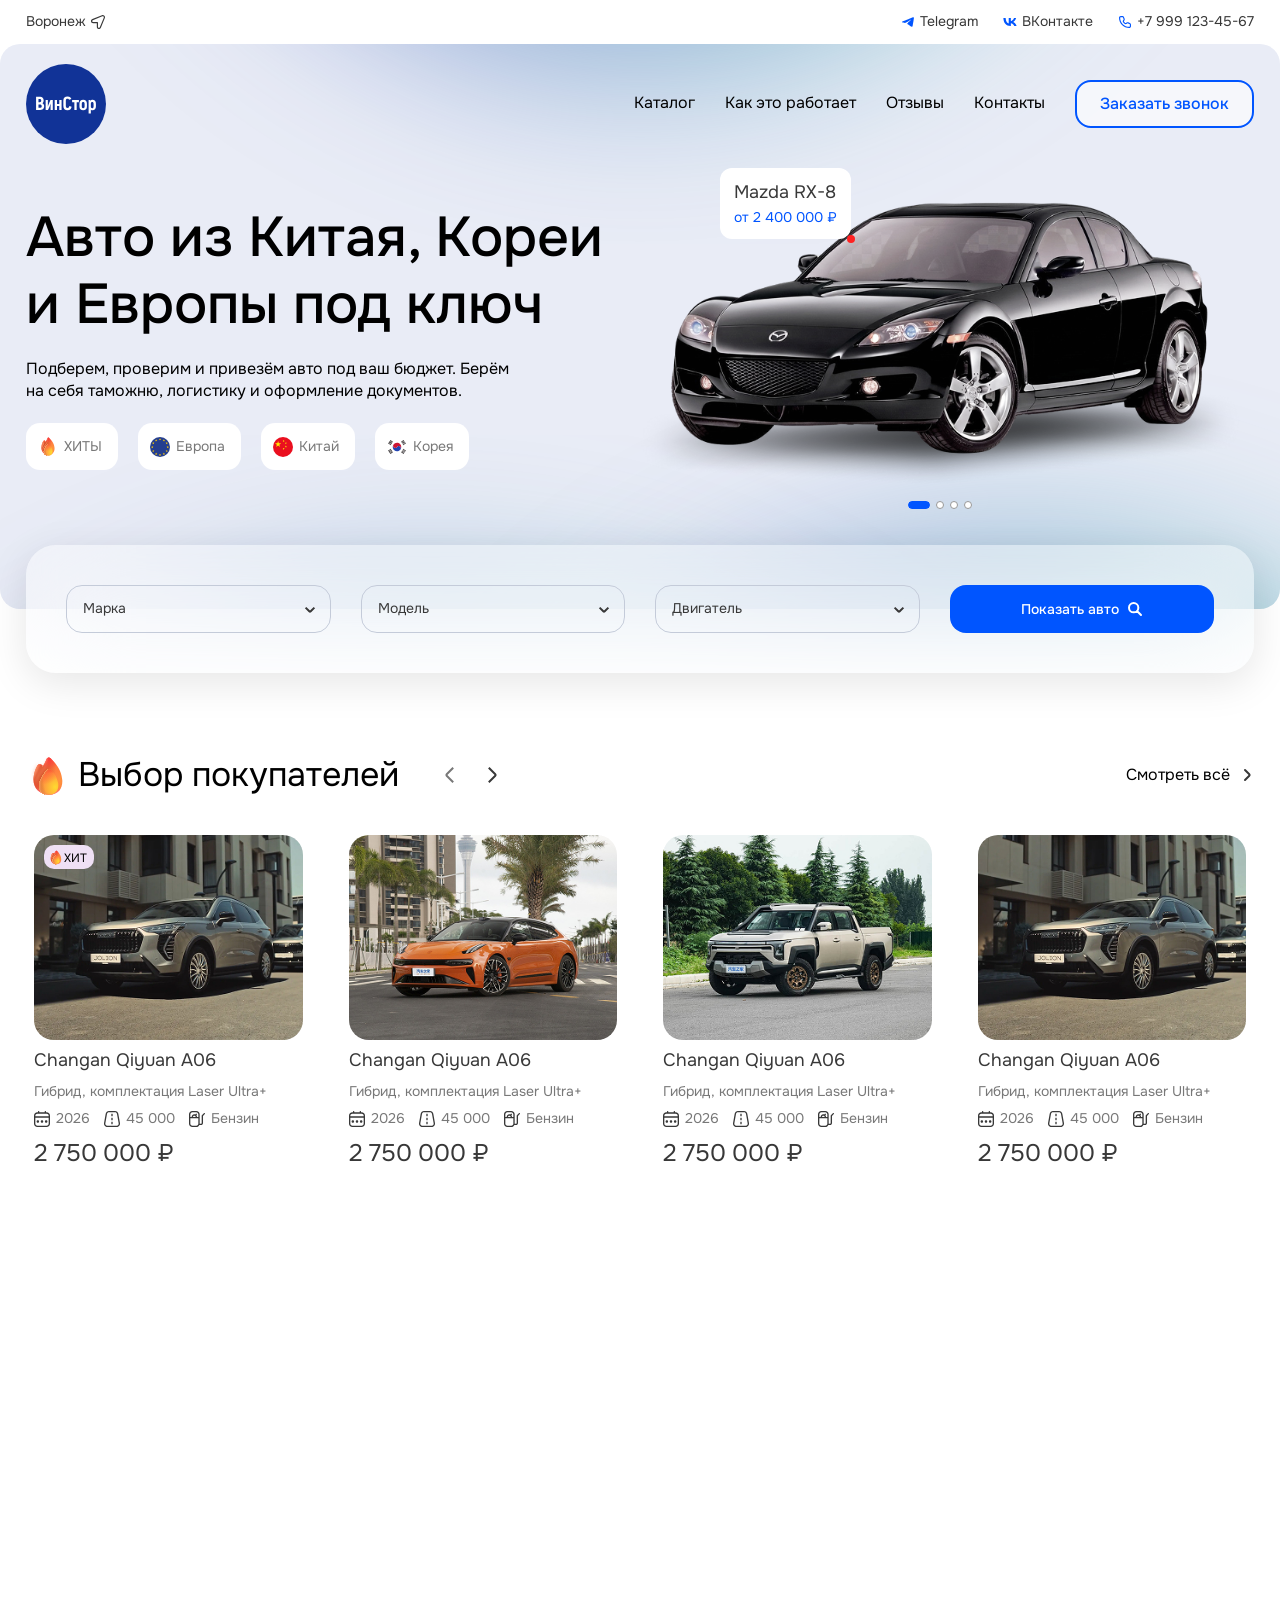
==== commit 0e5eb669: "day_7" ====
--- a/VinStor/VinStor_verstca/index.html
+++ b/VinStor/VinStor_verstca/index.html
@@ -156,55 +156,76 @@
         <a class="carusel_btn_more" href="#">Смотреть всё<svg width="16" height="16" viewBox="0 0 16 16" fill="none" xmlns="http://www.w3.org/2000/svg"><path d="M7 3L11.2929 7.29289C11.6834 7.68342 11.6834 8.31658 11.2929 8.70711L7 13" stroke-width="2" stroke-linecap="round" stroke="#383838"/></svg></a>
       </div>
       <div class="carusel swiper">
-        <!-- <div class="swiper-wrapper"> -->
-          <!-- <div class="swiper-slide"> -->
-            <div class="carusel_item">
-              <div class="carusel_item_foto"><img src="img/carusel_avto/img(1).jpg" alt=""></div>
-              <p class="carusel_item_title">Changan Qiyuan A06</p>
-              <p class="carusel_item_desc">Гибрид, комплектация Laser Ultra+</p>
-              <div class="carusel_item_specs">
-                <div class="carusel_item_spec year">2026</div>
-                <div class="carusel_item_spec mileage">45 000</div>
-                <div class="carusel_item_spec engin">Бензин</div>
-              </div>
-              <div class="carusel_item_price">2 750 000 ₽</div>
-              <div class="xit_mark"><svg width="44" height="44" viewBox="0 0 44 44" fill="none" xmlns="http://www.w3.org/2000/svg" xmlns:xlink="http://www.w3.org/1999/xlink"><use xlink:href="#stroke0_172_10851" fill="url(#paint0_radial_172_10851)"/><use xlink:href="#stroke0_172_10851" fill="url(#paint1_radial_172_10851)"/><use xlink:href="#stroke0_172_10851" fill="url(#paint2_linear_172_10851)"/><use xlink:href="#stroke0_172_10851" fill="url(#paint3_radial_172_10851)"/><use xlink:href="#stroke0_172_10851" fill="url(#paint4_radial_172_10851)"/><use xlink:href="#stroke0_172_10851" fill="url(#paint5_radial_172_10851)"/><use xlink:href="#stroke0_172_10851" fill="url(#paint6_radial_172_10851)"/><use xlink:href="#stroke0_172_10851" fill="url(#paint7_radial_172_10851)"/><g filter="url(#filter0_i_172_10851)"><use xlink:href="#stroke1_172_10851" fill="url(#paint8_radial_172_10851)"/><use xlink:href="#stroke1_172_10851" fill="url(#paint9_radial_172_10851)"/><use xlink:href="#stroke1_172_10851" fill="url(#paint10_radial_172_10851)"/></g><use xlink:href="#stroke2_172_10851" fill="url(#paint11_linear_172_10851)"/><use xlink:href="#stroke2_172_10851" fill="url(#paint12_radial_172_10851)"/><g filter="url(#filter1_f_172_10851)"><path d="M16.2722 16.4301C19.4559 11.7689 21.3178 6.72666 21.8863 5.48242C21.0572 11.8553 18.641 16.5211 14.0929 22.5298C10.4545 27.3367 9.79752 31.4518 9.82911 32.4533C8.69209 24.8059 12.2927 22.2567 16.2722 16.4301Z" fill="url(#paint13_linear_172_10851)"/></g><g filter="url(#filter2_f_172_10851)"><path d="M13.5244 11.3901C11.7369 13.6089 8.18372 19.7633 8.2717 26.6305C10.0337 19.5872 14.1508 17.3676 13.5244 11.3901Z" fill="url(#paint14_linear_172_10851)"/></g><defs><filter id="filter0_i_172_10851" x="13.0771" y="16.502" width="20.6914" height="25.3047" filterUnits="userSpaceOnUse" color-interpolation-filters="sRGB"><feFlood flood-opacity="0" result="BackgroundImageFix"/><feBlend mode="normal" in="SourceGraphic" in2="BackgroundImageFix" result="shape"/><feColorMatrix in="SourceAlpha" type="matrix" values="0 0 0 0 0 0 0 0 0 0 0 0 0 0 0 0 0 0 127 0" result="hardAlpha"/><feOffset dx="1.40625"/><feGaussianBlur stdDeviation="0.703125"/><feComposite in2="hardAlpha" operator="arithmetic" k2="-1" k3="1"/><feColorMatrix type="matrix" values="0 0 0 0 0.952941 0 0 0 0 0.615686 0 0 0 0 0.364706 0 0 0 1 0"/><feBlend mode="normal" in2="shape" result="effect1_innerShadow_172_10851"/></filter><filter id="filter1_f_172_10851" x="6.10059" y="1.9668" width="19.3018" height="34.002" filterUnits="userSpaceOnUse" color-interpolation-filters="sRGB"><feFlood flood-opacity="0" result="BackgroundImageFix"/><feBlend mode="normal" in="SourceGraphic" in2="BackgroundImageFix" result="shape"/><feGaussianBlur stdDeviation="1.75781" result="effect1_foregroundBlur_172_10851"/></filter><filter id="filter2_f_172_10851" x="4.05176" y="7.17188" width="13.7559" height="23.6777" filterUnits="userSpaceOnUse" color-interpolation-filters="sRGB"><feFlood flood-opacity="0" result="BackgroundImageFix"/><feBlend mode="normal" in="SourceGraphic" in2="BackgroundImageFix" result="shape"/><feGaussianBlur stdDeviation="2.10938" result="effect1_foregroundBlur_172_10851"/></filter><radialGradient id="paint0_radial_172_10851" cx="0" cy="0" r="1" gradientUnits="userSpaceOnUse" gradientTransform="translate(32.9198 27.5885) rotate(-179.474) scale(23.5108 35.4559)"><stop stop-color="#FF953D"/><stop offset="1" stop-color="#FF5141"/></radialGradient><radialGradient id="paint1_radial_172_10851" cx="0" cy="0" r="1" gradientUnits="userSpaceOnUse" gradientTransform="translate(14.1788 21.999) rotate(-157.937) scale(14.2232 24.543)"><stop stop-color="#CE5327"/><stop offset="1" stop-color="#CE5327" stop-opacity="0"/></radialGradient><linearGradient id="paint2_linear_172_10851" x1="25.1292" y1="41.6465" x2="25.1292" y2="34.6361" gradientUnits="userSpaceOnUse"><stop stop-color="#FF7583"/><stop offset="1" stop-color="#FF7583" stop-opacity="0"/></linearGradient><radialGradient id="paint3_radial_172_10851" cx="0" cy="0" r="1" gradientUnits="userSpaceOnUse" gradientTransform="translate(6.73279 20.2617) rotate(24.0149) scale(4.2689 35.3362)"><stop stop-color="#FFAA7B"/><stop offset="1" stop-color="#FFAA7B" stop-opacity="0"/></radialGradient><radialGradient id="paint4_radial_172_10851" cx="0" cy="0" r="1" gradientUnits="userSpaceOnUse" gradientTransform="translate(12.7184 9.06858) rotate(77.3196) scale(5.28049 6.58883)"><stop stop-color="#FF5E47"/><stop offset="1" stop-color="#FF5E47" stop-opacity="0"/></radialGradient><radialGradient id="paint5_radial_172_10851" cx="0" cy="0" r="1" gradientUnits="userSpaceOnUse" gradientTransform="translate(22.5066 2.35156) rotate(87.8819) scale(13.9389 12.9019)"><stop stop-color="#FF2F3C"/><stop offset="1" stop-color="#FF2F3C" stop-opacity="0"/></radialGradient><radialGradient id="paint6_radial_172_10851" cx="0" cy="0" r="1" gradientUnits="userSpaceOnUse" gradientTransform="translate(19.0292 7.0723) rotate(25.3285) scale(3.16105 6.34359)"><stop stop-color="#FF846C"/><stop offset="1" stop-color="#FF846C" stop-opacity="0"/></radialGradient><radialGradient id="paint7_radial_172_10851" cx="0" cy="0" r="1" gradientUnits="userSpaceOnUse" gradientTransform="translate(17.046 11.7617) rotate(113.224) scale(3.13276 0.717909)"><stop stop-color="#FFA682"/><stop offset="1" stop-color="#FFA682" stop-opacity="0"/></radialGradient><radialGradient id="paint8_radial_172_10851" cx="0" cy="0" r="1" gradientUnits="userSpaceOnUse" gradientTransform="translate(29.1849 34.0817) rotate(-168.558) scale(13.79 17.1725)"><stop stop-color="#FFDA2F"/><stop offset="1" stop-color="#FF8E41"/></radialGradient><radialGradient id="paint9_radial_172_10851" cx="0" cy="0" r="1" gradientUnits="userSpaceOnUse" gradientTransform="translate(17.0804 12.3794) rotate(69.0442) scale(19.4459 16.8959)"><stop stop-color="#FD5639"/><stop offset="1" stop-color="#FE5533" stop-opacity="0"/></radialGradient><radialGradient id="paint10_radial_172_10851" cx="0" cy="0" r="1" gradientUnits="userSpaceOnUse" gradientTransform="translate(26.4823 28.9292) rotate(174.239) scale(13.4732 32.9881)"><stop offset="0.627719" stop-color="#D7812D" stop-opacity="0"/><stop offset="1" stop-color="#D7812D"/></radialGradient><linearGradient id="paint11_linear_172_10851" x1="22.7197" y1="15.1562" x2="22.7197" y2="20.1713" gradientUnits="userSpaceOnUse"><stop stop-color="#F95131"/><stop offset="1" stop-color="#F95131" stop-opacity="0"/></linearGradient><radialGradient id="paint12_radial_172_10851" cx="0" cy="0" r="1" gradientUnits="userSpaceOnUse" gradientTransform="translate(31.634 26.4177) rotate(143.063) scale(22.075 15.9739)"><stop offset="0.772305" stop-color="#F18A52" stop-opacity="0"/><stop offset="1" stop-color="#F18A52"/></radialGradient><linearGradient id="paint13_linear_172_10851" x1="20.6476" y1="6.41558" x2="10.5548" y2="31.821" gradientUnits="userSpaceOnUse"><stop stop-color="#FF7558"/><stop offset="1" stop-color="#F38758"/></linearGradient><linearGradient id="paint14_linear_172_10851" x1="13.1495" y1="11.7606" x2="7.70602" y2="27.347" gradientUnits="userSpaceOnUse"><stop stop-color="#FF815B"/><stop offset="1" stop-color="#FF9C6D"/></linearGradient><path id="stroke0_172_10851" d="M17.3853 12.4362C18.8127 10.1604 19.8289 8.01604 20.5223 6.21714C21.1564 4.57195 23.3611 3.88698 24.6134 5.12814C32.9077 13.3484 35.7016 19.8372 36.2845 27.2734C36.7356 34.8789 32.9974 41.6465 22.9642 41.6465C13.5444 41.6465 6.59295 35.0723 7.53821 24.6523C7.99636 19.6021 9.67522 15.5273 11.3259 12.661C12.4136 10.7724 14.9802 10.7374 16.4001 12.3908L16.4934 12.4994C16.7374 12.7836 17.1863 12.7535 17.3853 12.4362Z"/><path id="stroke1_172_10851" d="M14.0236 27.8952C15.5356 24.2971 18.3904 20.3751 20.7361 17.7014C22.0945 16.1532 24.422 16.095 25.8481 17.5812C29.5821 21.4725 30.8556 25.1065 31.9525 29.2702C33.2173 34.0713 31.9525 41.807 22.4354 41.807C14.2393 41.807 11.4001 34.1385 14.0236 27.8952Z"/><path id="stroke2_172_10851" d="M14.0236 27.8952C15.5356 24.2971 18.3904 20.3751 20.7361 17.7014C22.0945 16.1532 24.422 16.095 25.8481 17.5812C29.5821 21.4725 30.8556 25.1065 31.9525 29.2702C33.2173 34.0713 31.9525 41.807 22.4354 41.807C14.2393 41.807 11.4001 34.1385 14.0236 27.8952Z"/></defs></svg><span>ХИТ</span></div>
-            </div>
-            <div class="carusel_item">
-              <div class="carusel_item_foto"><img src="img/carusel_avto/img(2).jpg" alt=""></div>
-              <p class="carusel_item_title">Changan Qiyuan A06</p>
-              <p class="carusel_item_desc">Гибрид, комплектация Laser Ultra+</p>
-              <div class="carusel_item_specs">
-                <div class="carusel_item_spec year">2026</div>
-                <div class="carusel_item_spec mileage">45 000</div>
-                <div class="carusel_item_spec engin">Бензин</div>
-              </div>
-              <div class="carusel_item_price">2 750 000 ₽</div>
-            </div>
-            <div class="carusel_item">
-              <div class="carusel_item_foto"><img src="img/carusel_avto/img(3).jpg" alt=""></div>
-              <p class="carusel_item_title">Changan Qiyuan A06</p>
-              <p class="carusel_item_desc">Гибрид, комплектация Laser Ultra+</p>
-              <div class="carusel_item_specs">
-                <div class="carusel_item_spec year">2026</div>
-                <div class="carusel_item_spec mileage">45 000</div>
-                <div class="carusel_item_spec engin">Бензин</div>
-              </div>
-              <div class="carusel_item_price">2 750 000 ₽</div>
-            </div>
-            <div class="carusel_item">
-              <div class="carusel_item_foto"><img src="img/carusel_avto/img(1).jpg" alt=""></div>
-              <p class="carusel_item_title">Changan Qiyuan A06</p>
-              <p class="carusel_item_desc">Гибрид, комплектация Laser Ultra+</p>
-              <div class="carusel_item_specs">
-                <div class="carusel_item_spec year">2026</div>
-                <div class="carusel_item_spec mileage">45 000</div>
-                <div class="carusel_item_spec engin">Бензин</div>
-              </div>
-              <div class="carusel_item_price">2 750 000 ₽</div>
-            </div>
-          <!-- </div> -->
-        <!-- </div> -->
+        <div class="swiper-wrapper">
+          <div class="carusel_item swiper-slide">
+            <div class="carusel_item_foto"><img src="img/carusel_avto/img(1).jpg" alt=""></div>
+            <p class="carusel_item_title">Changan Qiyuan A06</p>
+            <p class="carusel_item_desc">Гибрид, комплектация Laser Ultra+</p>
+            <div class="carusel_item_specs">
+              <div class="carusel_item_spec year">2026</div>
+              <div class="carusel_item_spec mileage">45 000</div>
+              <div class="carusel_item_spec engin">Бензин</div>
+            </div>
+            <div class="carusel_item_price">2 750 000 ₽</div>
+            <div class="xit_mark"><svg width="44" height="44" viewBox="0 0 44 44" fill="none" xmlns="http://www.w3.org/2000/svg" xmlns:xlink="http://www.w3.org/1999/xlink"><use xlink:href="#stroke0_172_10851" fill="url(#paint0_radial_172_10851)"/><use xlink:href="#stroke0_172_10851" fill="url(#paint1_radial_172_10851)"/><use xlink:href="#stroke0_172_10851" fill="url(#paint2_linear_172_10851)"/><use xlink:href="#stroke0_172_10851" fill="url(#paint3_radial_172_10851)"/><use xlink:href="#stroke0_172_10851" fill="url(#paint4_radial_172_10851)"/><use xlink:href="#stroke0_172_10851" fill="url(#paint5_radial_172_10851)"/><use xlink:href="#stroke0_172_10851" fill="url(#paint6_radial_172_10851)"/><use xlink:href="#stroke0_172_10851" fill="url(#paint7_radial_172_10851)"/><g filter="url(#filter0_i_172_10851)"><use xlink:href="#stroke1_172_10851" fill="url(#paint8_radial_172_10851)"/><use xlink:href="#stroke1_172_10851" fill="url(#paint9_radial_172_10851)"/><use xlink:href="#stroke1_172_10851" fill="url(#paint10_radial_172_10851)"/></g><use xlink:href="#stroke2_172_10851" fill="url(#paint11_linear_172_10851)"/><use xlink:href="#stroke2_172_10851" fill="url(#paint12_radial_172_10851)"/><g filter="url(#filter1_f_172_10851)"><path d="M16.2722 16.4301C19.4559 11.7689 21.3178 6.72666 21.8863 5.48242C21.0572 11.8553 18.641 16.5211 14.0929 22.5298C10.4545 27.3367 9.79752 31.4518 9.82911 32.4533C8.69209 24.8059 12.2927 22.2567 16.2722 16.4301Z" fill="url(#paint13_linear_172_10851)"/></g><g filter="url(#filter2_f_172_10851)"><path d="M13.5244 11.3901C11.7369 13.6089 8.18372 19.7633 8.2717 26.6305C10.0337 19.5872 14.1508 17.3676 13.5244 11.3901Z" fill="url(#paint14_linear_172_10851)"/></g><defs><filter id="filter0_i_172_10851" x="13.0771" y="16.502" width="20.6914" height="25.3047" filterUnits="userSpaceOnUse" color-interpolation-filters="sRGB"><feFlood flood-opacity="0" result="BackgroundImageFix"/><feBlend mode="normal" in="SourceGraphic" in2="BackgroundImageFix" result="shape"/><feColorMatrix in="SourceAlpha" type="matrix" values="0 0 0 0 0 0 0 0 0 0 0 0 0 0 0 0 0 0 127 0" result="hardAlpha"/><feOffset dx="1.40625"/><feGaussianBlur stdDeviation="0.703125"/><feComposite in2="hardAlpha" operator="arithmetic" k2="-1" k3="1"/><feColorMatrix type="matrix" values="0 0 0 0 0.952941 0 0 0 0 0.615686 0 0 0 0 0.364706 0 0 0 1 0"/><feBlend mode="normal" in2="shape" result="effect1_innerShadow_172_10851"/></filter><filter id="filter1_f_172_10851" x="6.10059" y="1.9668" width="19.3018" height="34.002" filterUnits="userSpaceOnUse" color-interpolation-filters="sRGB"><feFlood flood-opacity="0" result="BackgroundImageFix"/><feBlend mode="normal" in="SourceGraphic" in2="BackgroundImageFix" result="shape"/><feGaussianBlur stdDeviation="1.75781" result="effect1_foregroundBlur_172_10851"/></filter><filter id="filter2_f_172_10851" x="4.05176" y="7.17188" width="13.7559" height="23.6777" filterUnits="userSpaceOnUse" color-interpolation-filters="sRGB"><feFlood flood-opacity="0" result="BackgroundImageFix"/><feBlend mode="normal" in="SourceGraphic" in2="BackgroundImageFix" result="shape"/><feGaussianBlur stdDeviation="2.10938" result="effect1_foregroundBlur_172_10851"/></filter><radialGradient id="paint0_radial_172_10851" cx="0" cy="0" r="1" gradientUnits="userSpaceOnUse" gradientTransform="translate(32.9198 27.5885) rotate(-179.474) scale(23.5108 35.4559)"><stop stop-color="#FF953D"/><stop offset="1" stop-color="#FF5141"/></radialGradient><radialGradient id="paint1_radial_172_10851" cx="0" cy="0" r="1" gradientUnits="userSpaceOnUse" gradientTransform="translate(14.1788 21.999) rotate(-157.937) scale(14.2232 24.543)"><stop stop-color="#CE5327"/><stop offset="1" stop-color="#CE5327" stop-opacity="0"/></radialGradient><linearGradient id="paint2_linear_172_10851" x1="25.1292" y1="41.6465" x2="25.1292" y2="34.6361" gradientUnits="userSpaceOnUse"><stop stop-color="#FF7583"/><stop offset="1" stop-color="#FF7583" stop-opacity="0"/></linearGradient><radialGradient id="paint3_radial_172_10851" cx="0" cy="0" r="1" gradientUnits="userSpaceOnUse" gradientTransform="translate(6.73279 20.2617) rotate(24.0149) scale(4.2689 35.3362)"><stop stop-color="#FFAA7B"/><stop offset="1" stop-color="#FFAA7B" stop-opacity="0"/></radialGradient><radialGradient id="paint4_radial_172_10851" cx="0" cy="0" r="1" gradientUnits="userSpaceOnUse" gradientTransform="translate(12.7184 9.06858) rotate(77.3196) scale(5.28049 6.58883)"><stop stop-color="#FF5E47"/><stop offset="1" stop-color="#FF5E47" stop-opacity="0"/></radialGradient><radialGradient id="paint5_radial_172_10851" cx="0" cy="0" r="1" gradientUnits="userSpaceOnUse" gradientTransform="translate(22.5066 2.35156) rotate(87.8819) scale(13.9389 12.9019)"><stop stop-color="#FF2F3C"/><stop offset="1" stop-color="#FF2F3C" stop-opacity="0"/></radialGradient><radialGradient id="paint6_radial_172_10851" cx="0" cy="0" r="1" gradientUnits="userSpaceOnUse" gradientTransform="translate(19.0292 7.0723) rotate(25.3285) scale(3.16105 6.34359)"><stop stop-color="#FF846C"/><stop offset="1" stop-color="#FF846C" stop-opacity="0"/></radialGradient><radialGradient id="paint7_radial_172_10851" cx="0" cy="0" r="1" gradientUnits="userSpaceOnUse" gradientTransform="translate(17.046 11.7617) rotate(113.224) scale(3.13276 0.717909)"><stop stop-color="#FFA682"/><stop offset="1" stop-color="#FFA682" stop-opacity="0"/></radialGradient><radialGradient id="paint8_radial_172_10851" cx="0" cy="0" r="1" gradientUnits="userSpaceOnUse" gradientTransform="translate(29.1849 34.0817) rotate(-168.558) scale(13.79 17.1725)"><stop stop-color="#FFDA2F"/><stop offset="1" stop-color="#FF8E41"/></radialGradient><radialGradient id="paint9_radial_172_10851" cx="0" cy="0" r="1" gradientUnits="userSpaceOnUse" gradientTransform="translate(17.0804 12.3794) rotate(69.0442) scale(19.4459 16.8959)"><stop stop-color="#FD5639"/><stop offset="1" stop-color="#FE5533" stop-opacity="0"/></radialGradient><radialGradient id="paint10_radial_172_10851" cx="0" cy="0" r="1" gradientUnits="userSpaceOnUse" gradientTransform="translate(26.4823 28.9292) rotate(174.239) scale(13.4732 32.9881)"><stop offset="0.627719" stop-color="#D7812D" stop-opacity="0"/><stop offset="1" stop-color="#D7812D"/></radialGradient><linearGradient id="paint11_linear_172_10851" x1="22.7197" y1="15.1562" x2="22.7197" y2="20.1713" gradientUnits="userSpaceOnUse"><stop stop-color="#F95131"/><stop offset="1" stop-color="#F95131" stop-opacity="0"/></linearGradient><radialGradient id="paint12_radial_172_10851" cx="0" cy="0" r="1" gradientUnits="userSpaceOnUse" gradientTransform="translate(31.634 26.4177) rotate(143.063) scale(22.075 15.9739)"><stop offset="0.772305" stop-color="#F18A52" stop-opacity="0"/><stop offset="1" stop-color="#F18A52"/></radialGradient><linearGradient id="paint13_linear_172_10851" x1="20.6476" y1="6.41558" x2="10.5548" y2="31.821" gradientUnits="userSpaceOnUse"><stop stop-color="#FF7558"/><stop offset="1" stop-color="#F38758"/></linearGradient><linearGradient id="paint14_linear_172_10851" x1="13.1495" y1="11.7606" x2="7.70602" y2="27.347" gradientUnits="userSpaceOnUse"><stop stop-color="#FF815B"/><stop offset="1" stop-color="#FF9C6D"/></linearGradient><path id="stroke0_172_10851" d="M17.3853 12.4362C18.8127 10.1604 19.8289 8.01604 20.5223 6.21714C21.1564 4.57195 23.3611 3.88698 24.6134 5.12814C32.9077 13.3484 35.7016 19.8372 36.2845 27.2734C36.7356 34.8789 32.9974 41.6465 22.9642 41.6465C13.5444 41.6465 6.59295 35.0723 7.53821 24.6523C7.99636 19.6021 9.67522 15.5273 11.3259 12.661C12.4136 10.7724 14.9802 10.7374 16.4001 12.3908L16.4934 12.4994C16.7374 12.7836 17.1863 12.7535 17.3853 12.4362Z"/><path id="stroke1_172_10851" d="M14.0236 27.8952C15.5356 24.2971 18.3904 20.3751 20.7361 17.7014C22.0945 16.1532 24.422 16.095 25.8481 17.5812C29.5821 21.4725 30.8556 25.1065 31.9525 29.2702C33.2173 34.0713 31.9525 41.807 22.4354 41.807C14.2393 41.807 11.4001 34.1385 14.0236 27.8952Z"/><path id="stroke2_172_10851" d="M14.0236 27.8952C15.5356 24.2971 18.3904 20.3751 20.7361 17.7014C22.0945 16.1532 24.422 16.095 25.8481 17.5812C29.5821 21.4725 30.8556 25.1065 31.9525 29.2702C33.2173 34.0713 31.9525 41.807 22.4354 41.807C14.2393 41.807 11.4001 34.1385 14.0236 27.8952Z"/></defs></svg><span>ХИТ</span></div>
+          </div>
+          <div class="carusel_item swiper-slide">
+            <div class="carusel_item_foto"><img src="img/carusel_avto/img(2).jpg" alt=""></div>
+            <p class="carusel_item_title">Changan Qiyuan A06</p>
+            <p class="carusel_item_desc">Гибрид, комплектация Laser Ultra+</p>
+            <div class="carusel_item_specs">
+              <div class="carusel_item_spec year">2026</div>
+              <div class="carusel_item_spec mileage">45 000</div>
+              <div class="carusel_item_spec engin">Бензин</div>
+            </div>
+            <div class="carusel_item_price">2 750 000 ₽</div>
+          </div>
+          <div class="carusel_item swiper-slide">
+            <div class="carusel_item_foto"><img src="img/carusel_avto/img(3).jpg" alt=""></div>
+            <p class="carusel_item_title">Changan Qiyuan A06</p>
+            <p class="carusel_item_desc">Гибрид, комплектация Laser Ultra+</p>
+            <div class="carusel_item_specs">
+              <div class="carusel_item_spec year">2026</div>
+              <div class="carusel_item_spec mileage">45 000</div>
+              <div class="carusel_item_spec engin">Бензин</div>
+            </div>
+            <div class="carusel_item_price">2 750 000 ₽</div>
+          </div>
+          <div class="carusel_item swiper-slide">
+            <div class="carusel_item_foto"><img src="img/carusel_avto/img(1).jpg" alt=""></div>
+            <p class="carusel_item_title">Changan Qiyuan A06</p>
+            <p class="carusel_item_desc">Гибрид, комплектация Laser Ultra+</p>
+            <div class="carusel_item_specs">
+              <div class="carusel_item_spec year">2026</div>
+              <div class="carusel_item_spec mileage">45 000</div>
+              <div class="carusel_item_spec engin">Бензин</div>
+            </div>
+            <div class="carusel_item_price">2 750 000 ₽</div>
+          </div>
+          <div class="carusel_item swiper-slide">
+            <div class="carusel_item_foto"><img src="img/carusel_avto/img(1).jpg" alt=""></div>
+            <p class="carusel_item_title">Changan Qiyuan A06</p>
+            <p class="carusel_item_desc">Гибрид, комплектация Laser Ultra+</p>
+            <div class="carusel_item_specs">
+              <div class="carusel_item_spec year">2026</div>
+              <div class="carusel_item_spec mileage">45 000</div>
+              <div class="carusel_item_spec engin">Бензин</div>
+            </div>
+            <div class="carusel_item_price">2 750 000 ₽</div>
+          </div>
+          <div class="carusel_item swiper-slide">
+            <div class="carusel_item_foto"><img src="img/carusel_avto/img(1).jpg" alt=""></div>
+            <p class="carusel_item_title">Changan Qiyuan A06</p>
+            <p class="carusel_item_desc">Гибрид, комплектация Laser Ultra+</p>
+            <div class="carusel_item_specs">
+              <div class="carusel_item_spec year">2026</div>
+              <div class="carusel_item_spec mileage">45 000</div>
+              <div class="carusel_item_spec engin">Бензин</div>
+            </div>
+            <div class="carusel_item_price">2 750 000 ₽</div>
+          </div>
+        </div>
+        <div class="swiper-scrollbar"></div>
       </div>
     </div>
   </div>
--- a/VinStor/VinStor_verstca/css/styles.css
+++ b/VinStor/VinStor_verstca/css/styles.css
@@ -31,6 +31,8 @@
   --transition_02s: .2s ease-in-out;
   --transition_03s: .3s ease-in-out;
 
+  --swiper-scrollbar-sides-offset: 0%;
+  --swiper-scrollbar-sides-offset: 0%;
   /* --footer_padding_top: 60px;
   --title_size_h1: 64px;
   --title_size_h3: 32px; */
@@ -303,14 +305,15 @@
   gap: 38px;
   margin-bottom: 30px;
 }
-.xit .carusel_title {
-  display: flex;
-  align-items: center;
-  gap: 8px;
-}
+/* .xit .carusel_title {
+
+} */
 .carusel_title {
   font-size: var(--title_size_h2);
   line-height: 1.2;
+  display: flex;
+  align-items: center;
+  gap: 8px;
 }
 .carusel_nav_box {
   display: flex;
@@ -318,6 +321,8 @@
   gap: 16px;
 }
 .carusel_btn_left,.carusel_btn_right {display: flex;align-items: center;justify-content: center;cursor: pointer;width: 26px;height: 26px;}
+.carusel_btn_left path,.carusel_btn_right path {transition: stroke var(--transition_02s);}
+.carusel_btn_left.swiper-button-disabled path,.carusel_btn_right.swiper-button-disabled path {stroke: #787878;}
 .carusel_btn_more {
   margin-left: auto;
   display: flex;
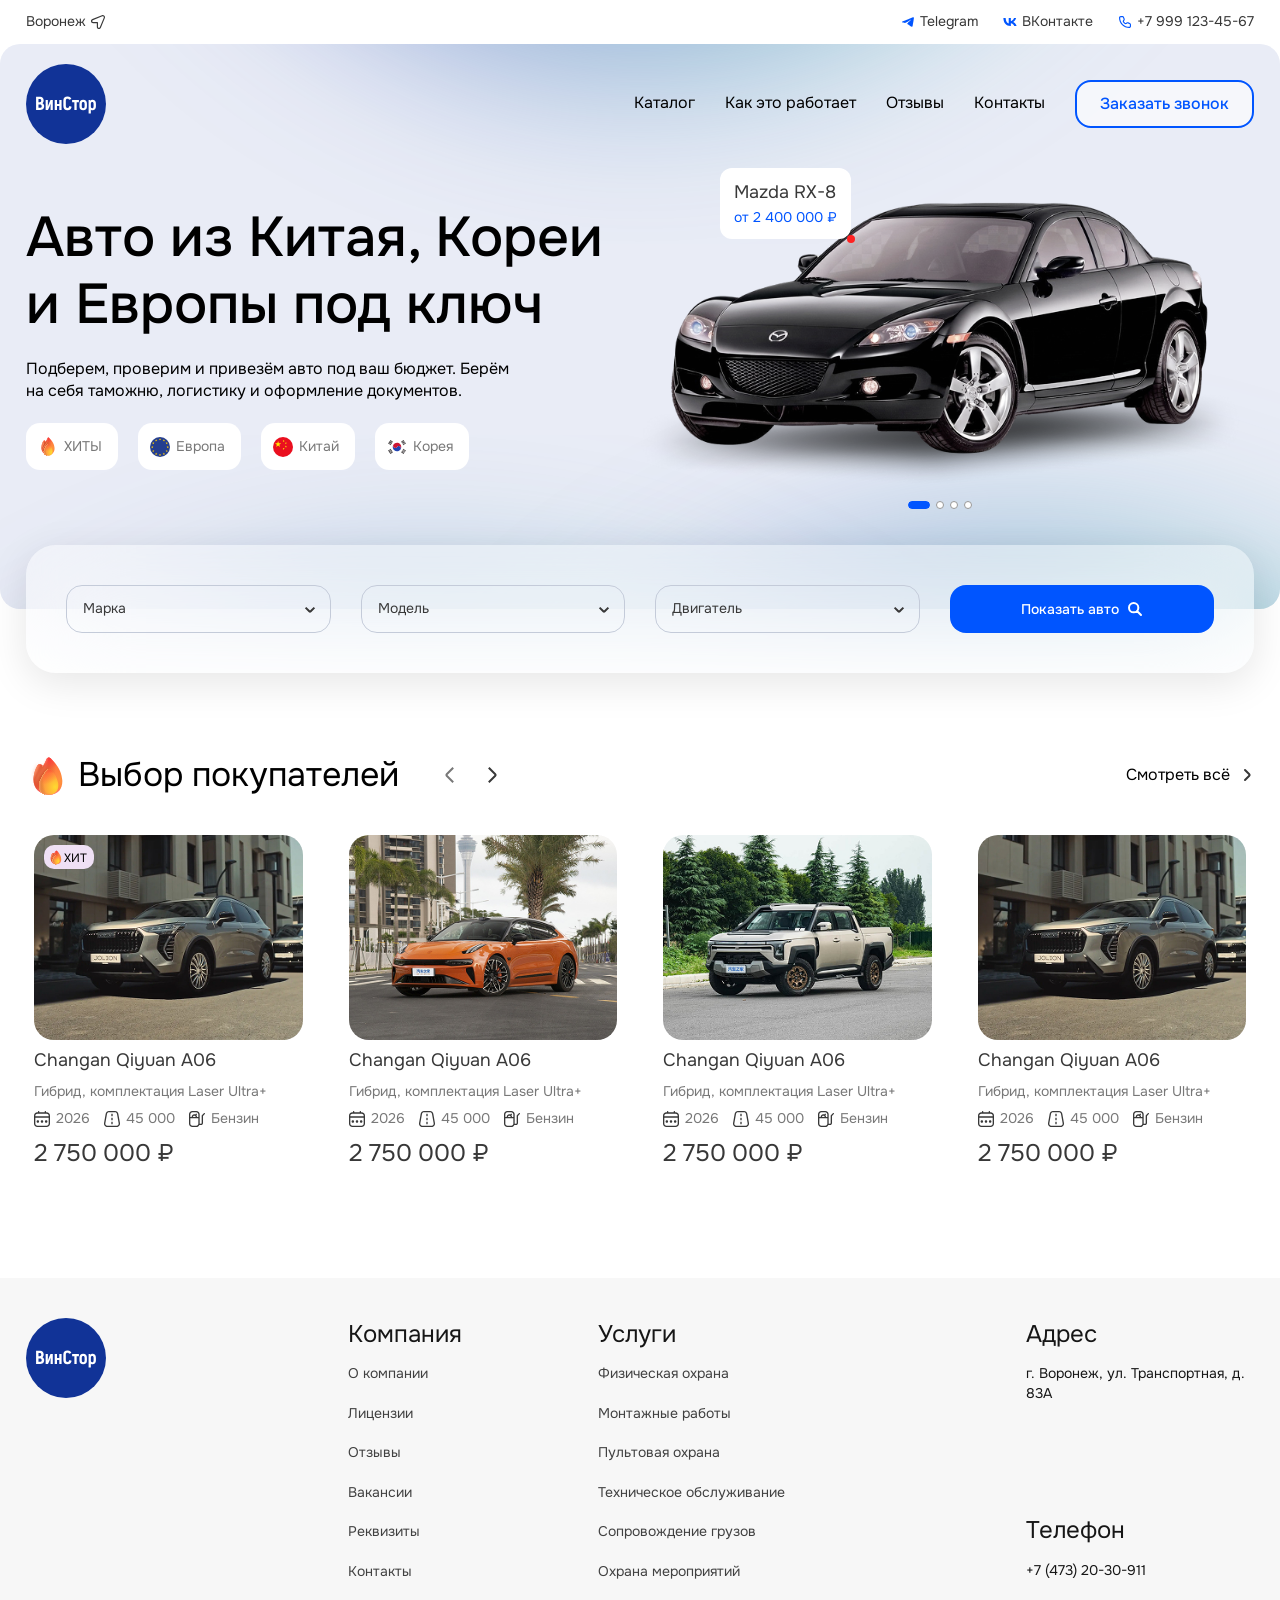
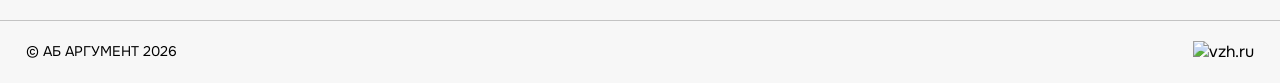
==== commit 17a04ce5: "day_7" ====
--- a/VinStor/VinStor_verstca/index.html
+++ b/VinStor/VinStor_verstca/index.html
@@ -231,7 +231,57 @@
   </div>
 
   <footer class="footer">
-    
+    <div class="footer_top_inner">
+      <div class="container">
+        <div class="footer_left">
+          <a href="/" class="logo"><img src="img/logo.svg" alt="Логотип"></a>
+        </div>
+        <div class="footer_mid">
+          <nav>
+            <ul>
+              <li class="menu-item-has-children">
+                <a href="#">Компания</a>
+                <ul>
+                  <li><a href="#">О компании</a></li>
+                  <li><a href="#">Лицензии</a></li>
+                  <li><a href="#">Отзывы</a></li>
+                  <li><a href="#">Вакансии</a></li>
+                  <li><a href="#">Реквизиты</a></li>
+                  <li><a href="#">Контакты</a></li>
+                </ul>
+              </li>
+              <li class="menu-item-has-children">
+                <a href="#">Услуги</a>
+                <ul>
+                  <li><a href="#">Физическая охрана</a></li>
+                  <li><a href="#">Монтажные работы</a></li>
+                  <li><a href="#">Пультовая охрана</a></li>
+                  <li><a href="#">Техническое обслуживание</a></li>
+                  <li><a href="#">Сопровождение грузов</a></li>
+                  <li><a href="#">Охрана мероприятий</a></li>
+                </ul>
+              </li>
+            </ul>
+          </nav>
+        </div>
+        <div class="footer_right">
+          <div class="footer_contact_elem">
+            <p class="footer_contact_label">Адрес</p>
+            <p class="footer_contact">г. Воронеж, ул. Транспортная, д. 83А</p>
+          </div>
+          <div class="footer_contact_elem">
+            <p class="footer_contact_label">Телефон</p>
+            <a href="tel:+74732030911" class="footer_contact">+7 (473) 20-30-911</a>
+          </div>
+        </div>
+      </div>
+    </div>
+    <div class="footer_copy_inner">
+      <div class="container">
+        <p class="company_copy">© АБ АРГУМЕНТ 2026</p>
+        <p><a href="https://www.vzh.ru/"><img src="img/logo_vzh.svg" alt="vzh.ru"></a></p>
+      </div>
+    </div>
   </footer>
 
   <script src="js/swiper-bundle.min.js"></script>
--- a/VinStor/VinStor_verstca/css/styles.css
+++ b/VinStor/VinStor_verstca/css/styles.css
@@ -305,9 +305,6 @@
   gap: 38px;
   margin-bottom: 30px;
 }
-/* .xit .carusel_title {
-
-} */
 .carusel_title {
   font-size: var(--title_size_h2);
   line-height: 1.2;
@@ -399,8 +396,70 @@
 .xit_mark svg {width: 16px;height: 16px;}
 
 /* ================================================== footer ====================================================== */
-footer {height: 1000px;}
+/* footer {height: 1000px;} */
+.footer {background-color: #F7F7F7;}
+.footer_top_inner .container {display: flex;justify-content: space-between;padding-top: 40px; padding-bottom: 38px;gap: 30px;}
+.footer_mid nav>ul {display: flex;gap: 136px;}
+.footer_mid nav>ul li,.footer_mid nav>ul li ul {display: flex; flex-direction: column; gap: 20px;}
+.footer_mid nav>ul>li {gap: 12px;}
+.footer_mid nav>ul li a {font-size: var(--text_size_small);color: #414141;line-height: 1.4;transition: color var(--transition_02s);}
+.footer_mid nav>ul>li.menu-item-has-children>a {color: #161616;font-size: var(--text_size_large);}
+.footer_contact_label {font-size: var(--text_size_large); color: #161616; line-height: 1.4; margin-bottom: 12px;}
+.footer_contact {font-size: var(--text_size_small); color: #161616; line-height: 1.4; transition: color var(--transition_02s);}
+.footer_right {display: grid; gap: 30px;align-content: space-between;}
+.footer_copy_inner {border-top: 1px solid #C3C3C3;}
+.footer_copy_inner .container {display: flex;justify-content: space-between;align-items: center;padding-top: 20px; padding-bottom: 20px;}
+.footer_copy_inner .company_copy {font-size: var(--text_size_small);}
 
+@media (hover: hover) {
+  .footer_mid nav>ul li:not(.menu-item-has-children) a:hover {color: var(--akcent_color_hover);}
+  a.footer_contact:hover {color: var(--akcent_color_hover);}
+}
+
+/* ================================================== footer ====================================================== */
+@media (max-width: 1350px) {
+  .footer_right {max-width: 228px;}
+}
+@media (max-width: 1100px) {
+  --footer_padding_top: 40px;
+  .footer_copy_inner .container {padding-top: 12px; padding-bottom: 12px;}
+  .footer{margin-top: 160px;}
+}
+@media (max-width: 1000px) {
+  :root {
+    --footer_padding_top: 20px;
+  }
+  .footer_top_inner .container {flex-direction: column-reverse;position: relative;}
+  .footer_right {grid-template-columns: repeat(2, 1fr);row-gap: 60px;margin-bottom: 30px;max-width: unset;}
+  .footer_main_btn {grid-column: 2;padding: 12px 39px;margin-left: auto;width: fit-content;}
+  .footer_left {position: absolute;top: var(--footer_padding_top);left: var(--container_padding);}
+  .footer_mid nav>ul {flex-direction: column;gap: 30px;}
+  .footer_mid nav>ul>li {max-width: 100%;border-bottom: 1px solid #AEAEAE;gap: 16px;}
+  .footer_mid nav>ul>li.menu-item-has-children ul {max-height: 0;overflow-y: hidden;transition: max-height var(--transition_03s);}
+  .footer_mid nav>ul>li.menu-item-has-children>a {display: flex;justify-content: space-between;flex-direction: row-reverse;}
+  .footer_mid nav>ul>li.menu-item-has-children>a::before {
+    content: '';
+    width: 16px;
+    height: 16px;
+    background: url('../img/chevron.svg');
+    transition: transform var(--transition_03s);
+  }
+  .footer_mid nav>ul li.menu-item-has-children ul {gap: 0;}
+  .footer_mid nav>ul li.menu-item-has-children ul li {margin-bottom: 20px;}
+  .footer_mid nav>ul>li.menu-item-has-children>a.active::before {transform: rotate(-180deg);}
+  .footer_top_inner .container {padding-bottom: 100px;}
+}
+@media (max-width: 750px) {
+  .footer{margin-top: 120px;}
+}
+@media (max-width: 610px) {
+  .footer_left {text-align: center;right: var(--container_padding);}
+  .footer_right {padding-top: 60px;grid-template-columns: 1fr;row-gap: 30px;}
+  .footer_main_btn {width: 100%; grid-column: 1;margin-bottom: 30px;}
+  .footer_top_inner .container {padding-bottom: 70px;}
+  .footer_copy_inner .container {flex-direction: column-reverse; gap: 36px;}
+}
+/* ================================================== footer ====================================================== */
 @media (max-width: 1100px) {
   :root {
     --text_size_medium: 18px;
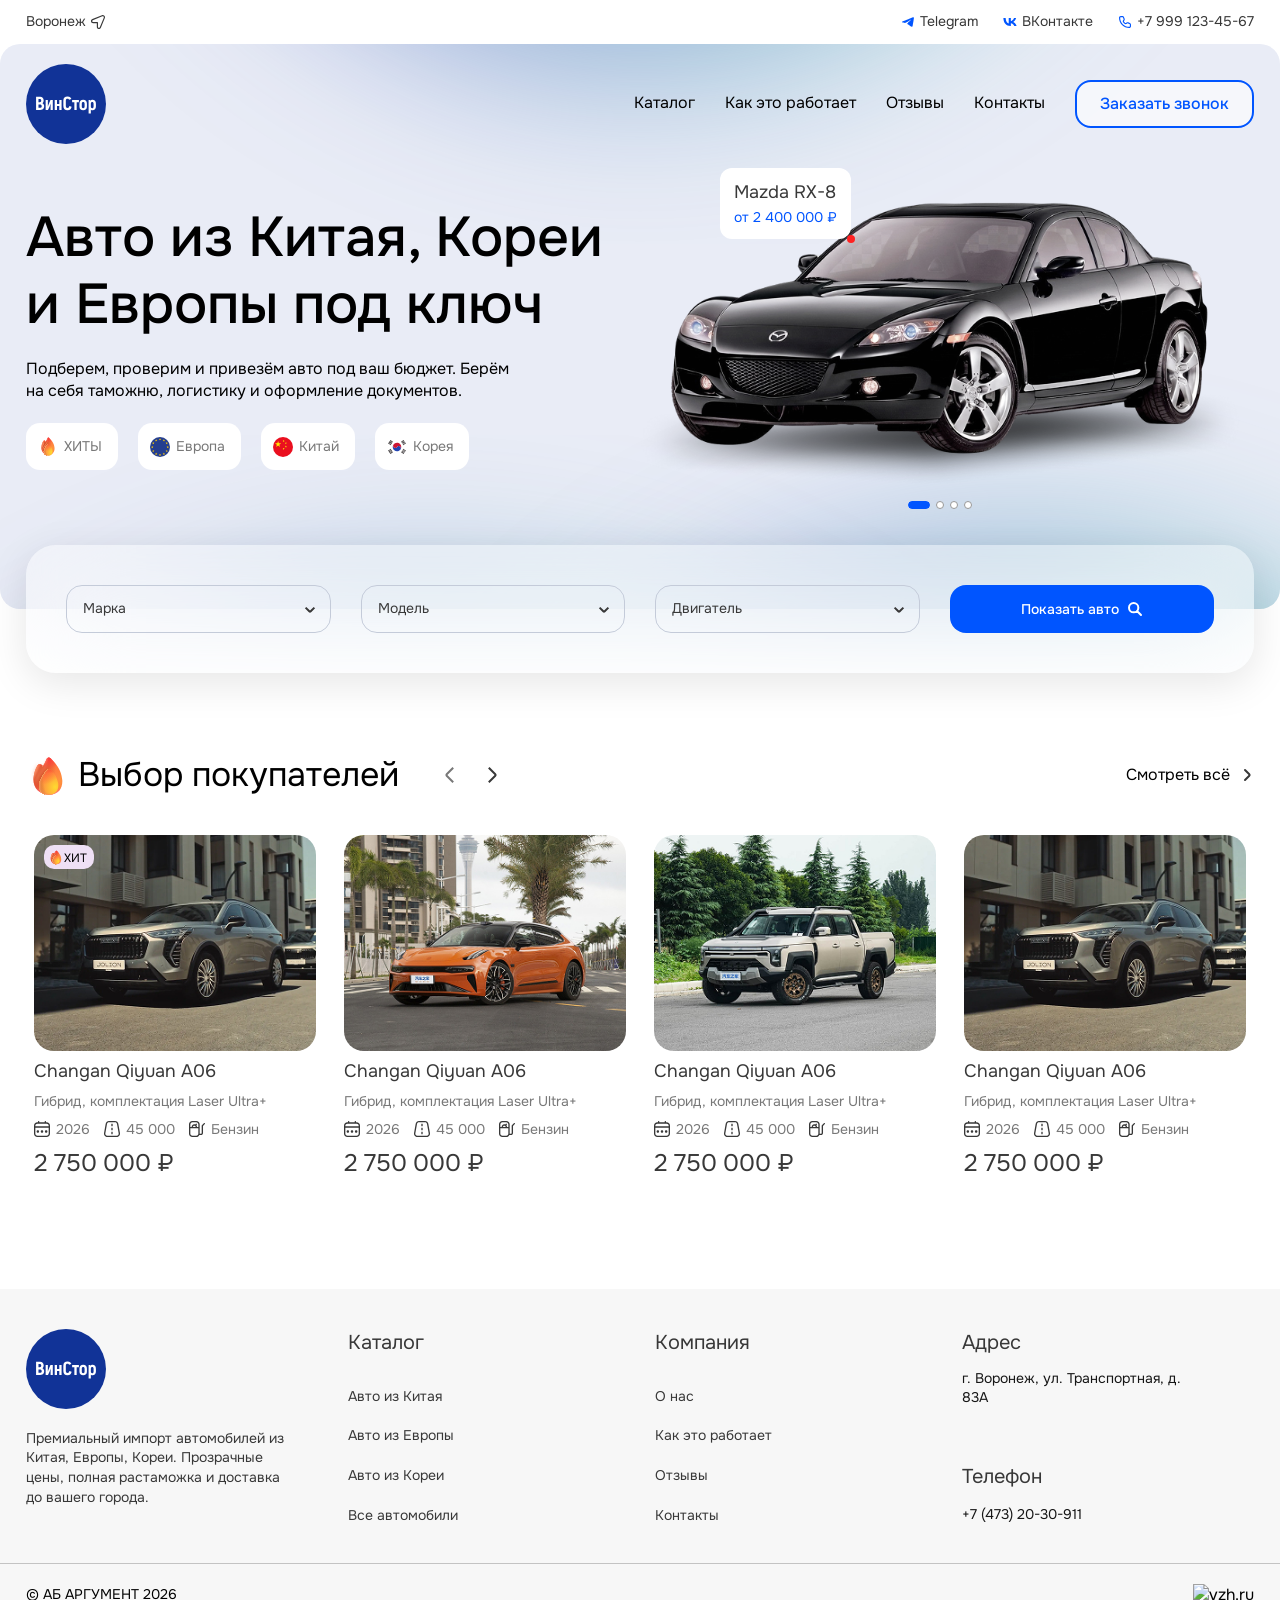
==== commit 7a2d5978: "day_7" ====
--- a/VinStor/VinStor_verstca/index.html
+++ b/VinStor/VinStor_verstca/index.html
@@ -235,30 +235,27 @@
       <div class="container">
         <div class="footer_left">
           <a href="/" class="logo"><img src="img/logo.svg" alt="Логотип"></a>
+          <p class="footer_subtext">Премиальный импорт автомобилей из Китая, Европы, Кореи. Прозрачные цены, полная растаможка и доставка до вашего города.</p>
         </div>
         <div class="footer_mid">
           <nav>
             <ul>
               <li class="menu-item-has-children">
-                <a href="#">Компания</a>
+                <a href="#">Каталог</a>
                 <ul>
-                  <li><a href="#">О компании</a></li>
-                  <li><a href="#">Лицензии</a></li>
-                  <li><a href="#">Отзывы</a></li>
-                  <li><a href="#">Вакансии</a></li>
-                  <li><a href="#">Реквизиты</a></li>
-                  <li><a href="#">Контакты</a></li>
+                  <li><a href="#">Авто из Китая</a></li>
+                  <li><a href="#">Авто из Европы</a></li>
+                  <li><a href="#">Авто из Кореи</a></li>
+                  <li><a href="#">Все автомобили</a></li>
                 </ul>
               </li>
               <li class="menu-item-has-children">
-                <a href="#">Услуги</a>
+                <a href="#">Компания</a>
                 <ul>
-                  <li><a href="#">Физическая охрана</a></li>
-                  <li><a href="#">Монтажные работы</a></li>
-                  <li><a href="#">Пультовая охрана</a></li>
-                  <li><a href="#">Техническое обслуживание</a></li>
-                  <li><a href="#">Сопровождение грузов</a></li>
-                  <li><a href="#">Охрана мероприятий</a></li>
+                  <li><a href="#">О нас</a></li>
+                  <li><a href="#">Как это работает</a></li>
+                  <li><a href="#">Отзывы</a></li>
+                  <li><a href="#">Контакты</a></li>
                 </ul>
               </li>
             </ul>
--- a/VinStor/VinStor_verstca/css/styles.css
+++ b/VinStor/VinStor_verstca/css/styles.css
@@ -398,13 +398,28 @@
 /* ================================================== footer ====================================================== */
 /* footer {height: 1000px;} */
 .footer {background-color: #F7F7F7;}
-.footer_top_inner .container {display: flex;justify-content: space-between;padding-top: 40px; padding-bottom: 38px;gap: 30px;}
-.footer_mid nav>ul {display: flex;gap: 136px;}
+.footer .logo {display: block;max-height: 80px;margin-bottom: 20px;}
+.footer_top_inner .container {
+  display: grid;
+  grid-template-columns: 1fr 2fr 1fr;
+  padding-top: 40px;
+  padding-bottom: 38px;
+  gap: 30px;
+}
+.footer_mid nav>ul {display: flex;gap: 30px;}
 .footer_mid nav>ul li,.footer_mid nav>ul li ul {display: flex; flex-direction: column; gap: 20px;}
-.footer_mid nav>ul>li {gap: 12px;}
-.footer_mid nav>ul li a {font-size: var(--text_size_small);color: #414141;line-height: 1.4;transition: color var(--transition_02s);}
-.footer_mid nav>ul>li.menu-item-has-children>a {color: #161616;font-size: var(--text_size_large);}
-.footer_contact_label {font-size: var(--text_size_large); color: #161616; line-height: 1.4; margin-bottom: 12px;}
+.footer_mid nav>ul li {flex: 110;}
+.footer_mid nav>ul>li {gap: 30px;}
+.footer_mid nav>ul li a {font-size: var(--text_size_small);color: var(--text_color_main);transition: color var(--transition_02s);}
+.footer_mid nav>ul>li.menu-item-has-children>a {font-size: 20px;}
+.footer_subtext {color: var(--text_color_main);font-size: var(--text_size_small);padding-right: 30px;}
+.footer_contact_label {font-size: 20px; color: var(--text_color_main); line-height: 1.4; margin-bottom: 12px;}
+
+
+
+
+
+
 .footer_contact {font-size: var(--text_size_small); color: #161616; line-height: 1.4; transition: color var(--transition_02s);}
 .footer_right {display: grid; gap: 30px;align-content: space-between;}
 .footer_copy_inner {border-top: 1px solid #C3C3C3;}
